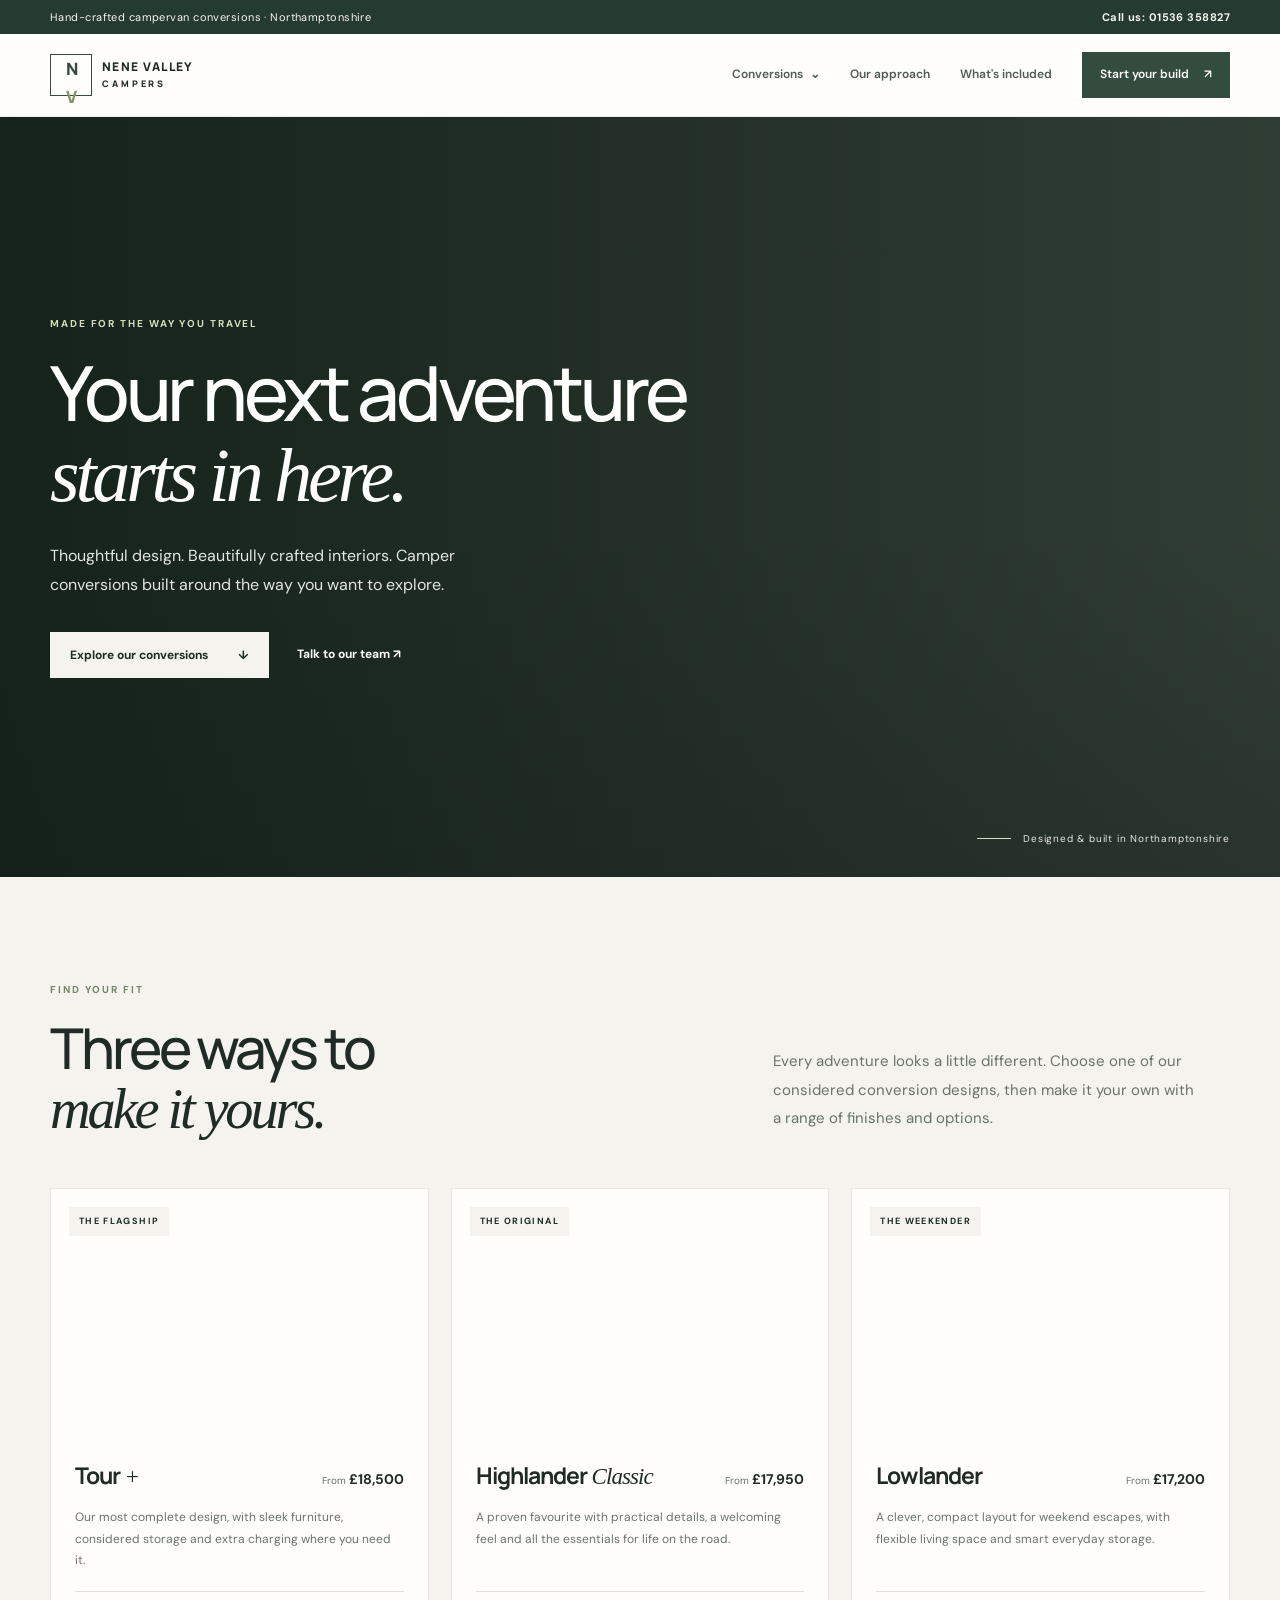
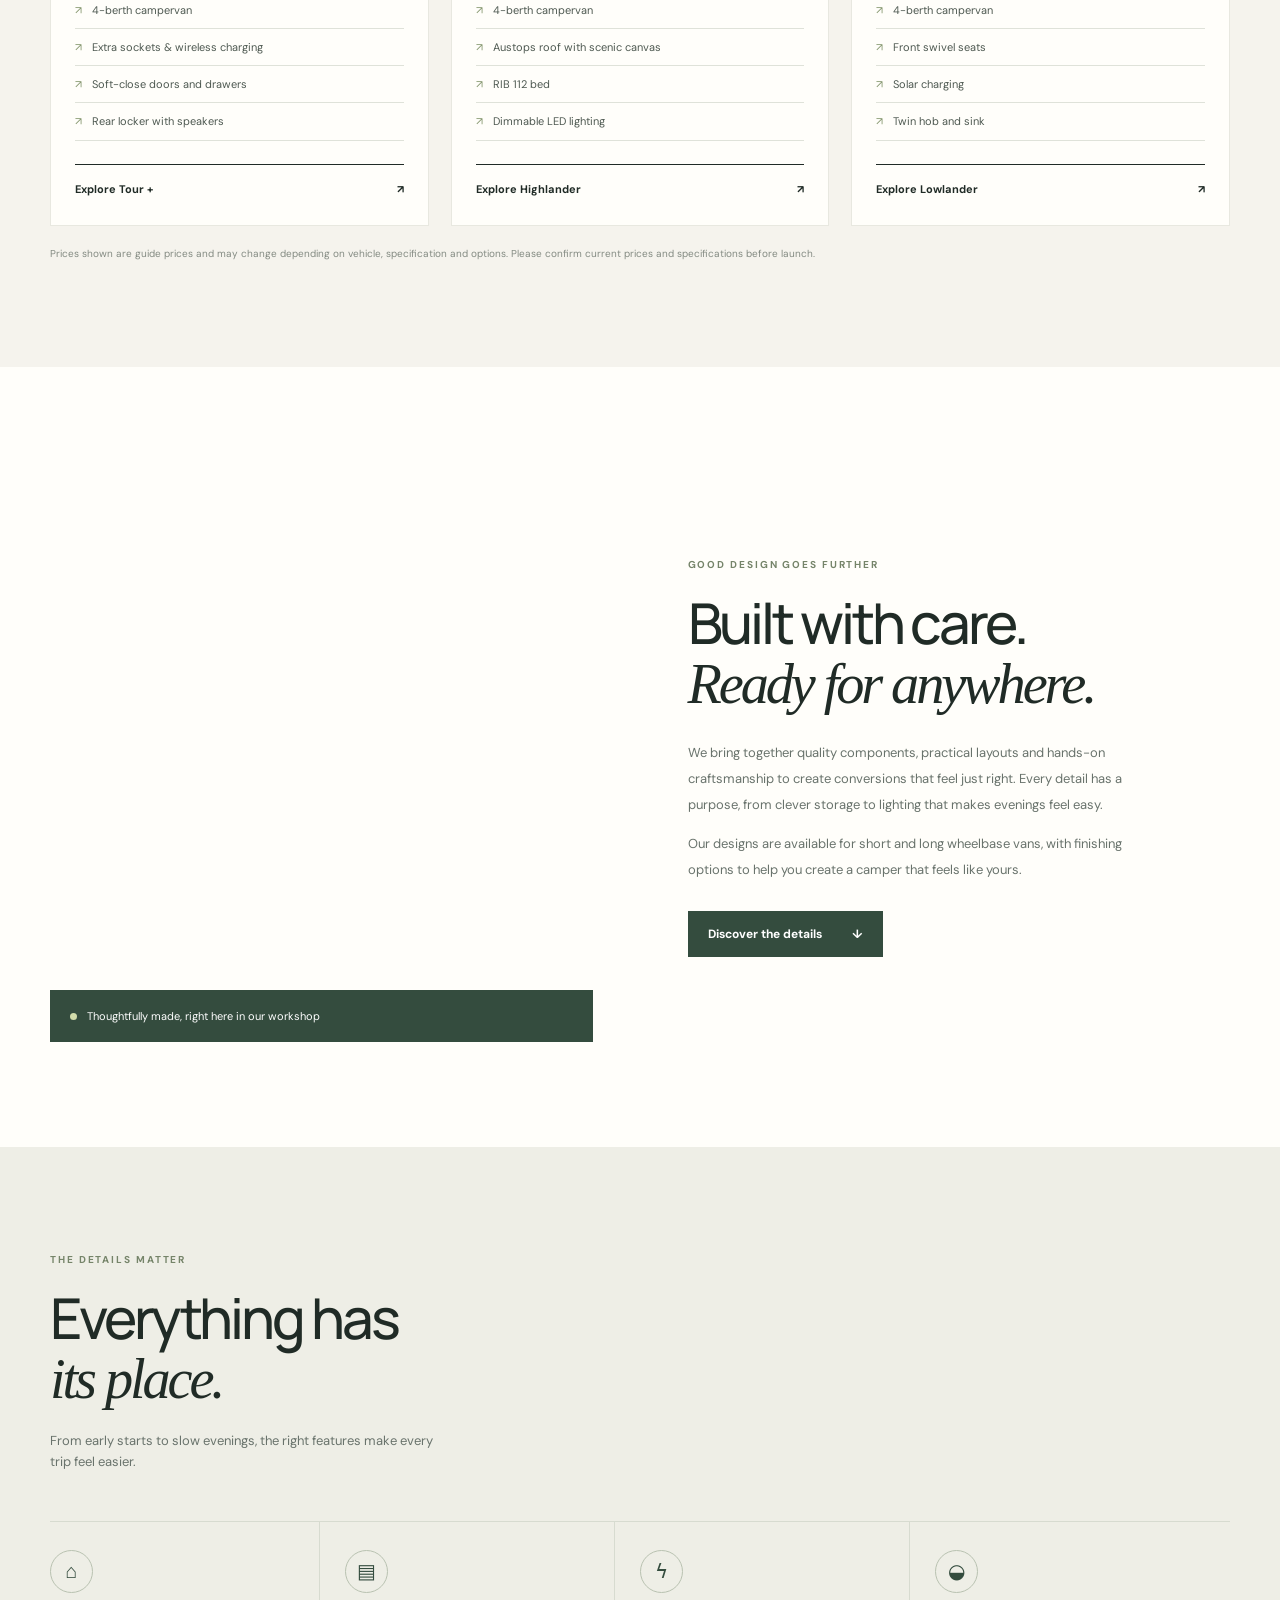
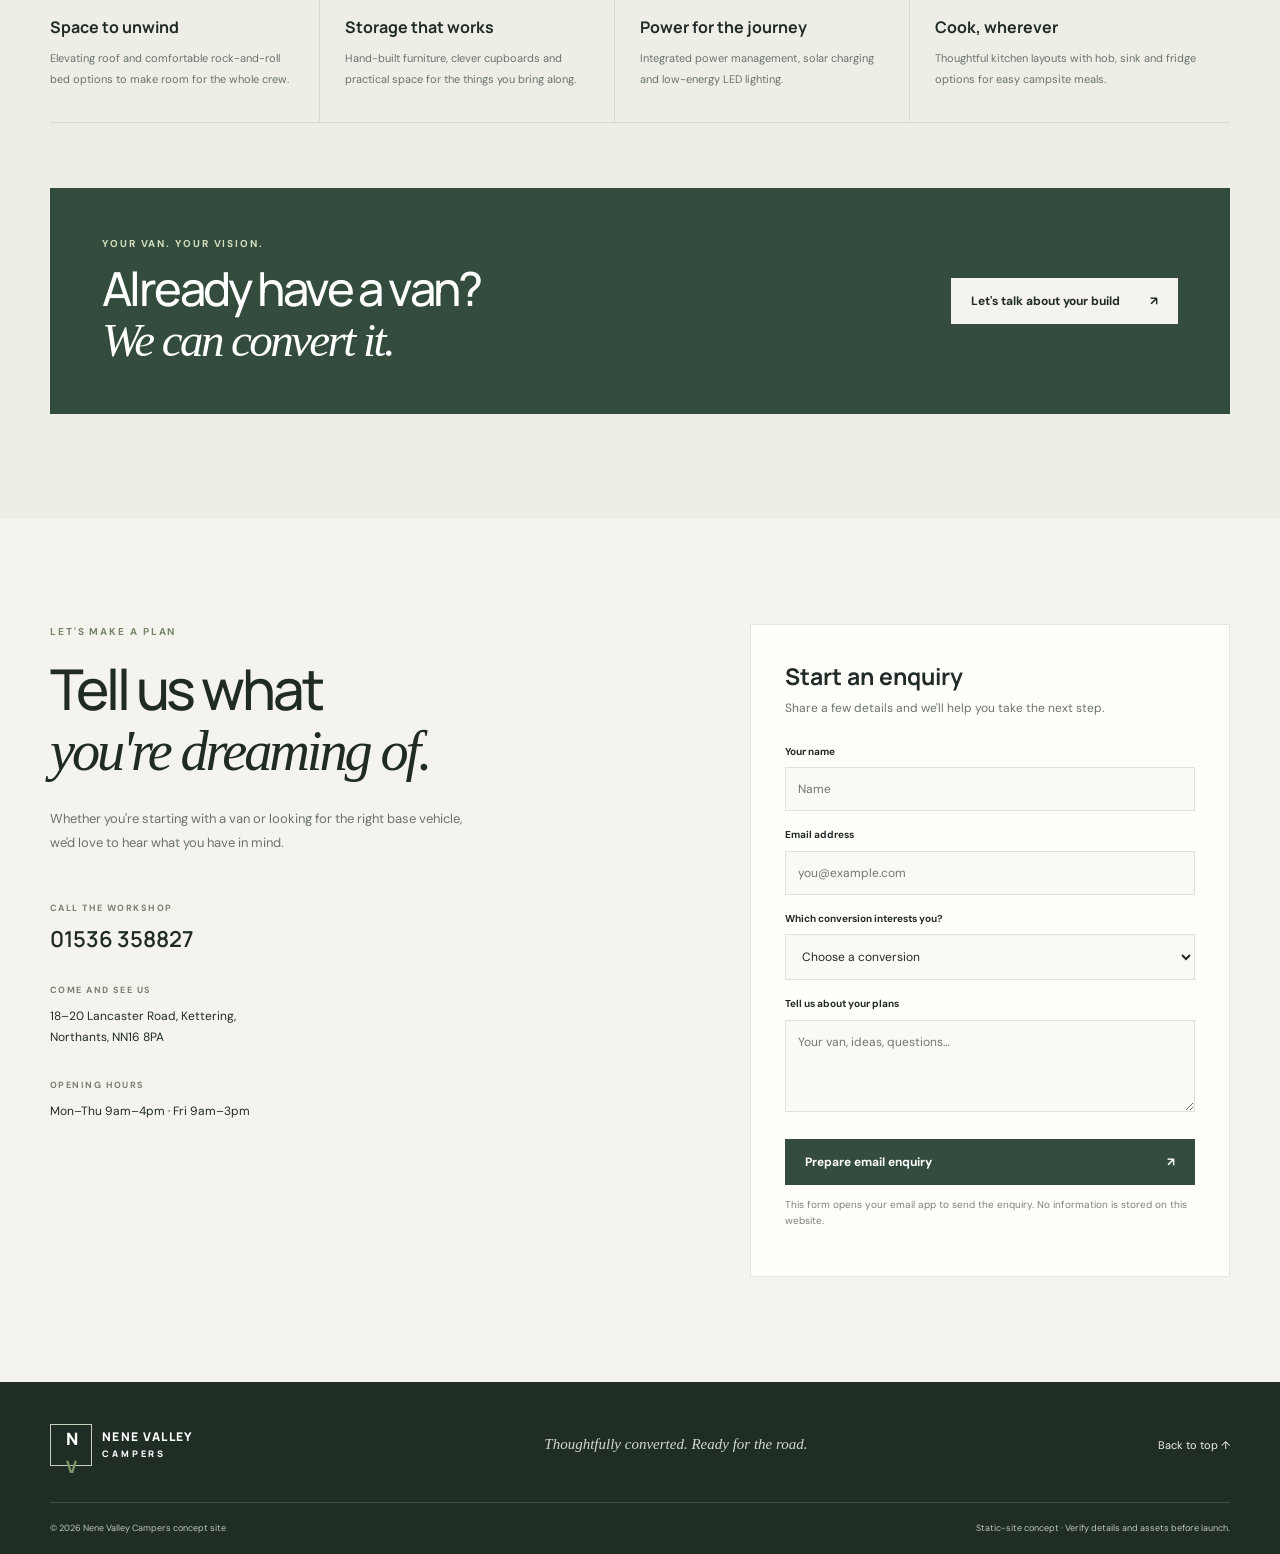
==== index.html @ d2ffd008 "initial test pages" ====
<!doctype html>
<html lang="en-GB">

<head>
  <meta charset="utf-8">
  <meta name="viewport" content="width=device-width, initial-scale=1">
  <meta name="description"
    content="Explore thoughtfully designed campervan conversions, hand-crafted for weekends away and longer adventures.">
  <title>Camper Conversions | Nene Valley Campers</title>
  <link rel="preconnect" href="https://fonts.googleapis.com">
  <link rel="preconnect" href="https://fonts.gstatic.com" crossorigin>
  <link
    href="https://fonts.googleapis.com/css2?family=DM+Sans:wght@400;500;600;700&family=Manrope:wght@400;500;600;700;800&display=swap"
    rel="stylesheet">
  <link rel="stylesheet" href="assets/styles.css">
</head>

<body>
  <div class="topbar">
    <div class="container topbar-inner"><span>Hand-crafted campervan conversions · Northamptonshire</span><a
        href="tel:+441536358827">Call us: 01536 358827</a></div>
  </div>
  <header class="site-header">
    <div class="container nav-wrap"><a class="brand" href="index.html" aria-label="Nene Valley Campers home"><span
          class="brand-mark">N<span>V</span></span><span class="brand-name">NENE VALLEY
          <small>CAMPERS</small></span></a><button class="menu-toggle" aria-label="Open navigation"
        aria-expanded="false">☰</button>
      <nav class="nav-links" aria-label="Main navigation">
        <div class="dropdown"><a href="index.html#conversions" class="dropdown-toggle active">Conversions <span
              aria-hidden="true">⌄</span></a>
          <div class="dropdown-menu"><a href="/conversions/tour.html">Tour +</a><a href="/conversions/highlander-classic.html">Highlander
              Classic</a><a href="/conversions/lowlander.html">Lowlander</a></div>
        </div><a href="index.html#craft">Our approach</a><a href="index.html#specification">What's included</a><a
          href="index.html#contact" class="nav-cta">Start your build <span>↗</span></a>
      </nav>
    </div>
  </header>
  <main id="home">
    <section class="hero">
      <div class="hero-image"></div>
      <div class="hero-shade"></div>
      <div class="container hero-content">
        <p class="eyebrow light">MADE FOR THE WAY YOU TRAVEL</p>
        <h1>Your next adventure<br><em>starts in here.</em></h1>
        <p class="hero-copy">Thoughtful design. Beautifully crafted interiors. Camper conversions built around the way
          you want to explore.</p>
        <div class="hero-actions"><a class="button button-light" href="#conversions">Explore our conversions
            <span>↓</span></a><a class="text-link light-link" href="#contact">Talk to our team <span>↗</span></a></div>
      </div>
      <div class="hero-note"><span class="note-line"></span><span>Designed & built in Northamptonshire</span></div>
    </section>
    <section class="intro section-pad" id="conversions">
      <div class="container">
        <div class="section-heading">
          <div>
            <p class="eyebrow">FIND YOUR FIT</p>
            <h2>Three ways to<br><em>make it yours.</em></h2>
          </div>
          <p class="intro-text">Every adventure looks a little different. Choose one of our considered conversion
            designs, then make it your own with a range of finishes and options.</p>
        </div>
        <div class="cards">
          <article class="conversion-card featured"><a class="card-image tour-image" href="tour.html"
              aria-label="Explore Tour Plus"><span class="image-label">THE FLAGSHIP</span></a>
            <div class="card-body">
              <div class="card-top">
                <h3>Tour <span>+</span></h3>
                <p class="price">From <strong>£18,500</strong></p>
              </div>
              <p class="card-desc">Our most complete design, with sleek furniture, considered storage and extra charging
                where you need it.</p>
              <ul class="feature-list">
                <li>4-berth campervan</li>
                <li>Extra sockets & wireless charging</li>
                <li>Soft-close doors and drawers</li>
                <li>Rear locker with speakers</li>
              </ul><a class="card-link" href="tour.html">Explore Tour + <span>↗</span></a>
            </div>
          </article>
          <article class="conversion-card"><a class="card-image highlander-image" href="highlander-classic.html"
              aria-label="Explore Highlander Classic"><span class="image-label">THE ORIGINAL</span></a>
            <div class="card-body">
              <div class="card-top">
                <h3>Highlander <span>Classic</span></h3>
                <p class="price">From <strong>£17,950</strong></p>
              </div>
              <p class="card-desc">A proven favourite with practical details, a welcoming feel and all the essentials
                for life on the road.</p>
              <ul class="feature-list">
                <li>4-berth campervan</li>
                <li>Austops roof with scenic canvas</li>
                <li>RIB 112 bed</li>
                <li>Dimmable LED lighting</li>
              </ul><a class="card-link" href="highlander-classic.html">Explore Highlander <span>↗</span></a>
            </div>
          </article>
          <article class="conversion-card"><a class="card-image lowlander-image" href="lowlander.html"
              aria-label="Explore Lowlander"><span class="image-label">THE WEEKENDER</span></a>
            <div class="card-body">
              <div class="card-top">
                <h3>Lowlander</h3>
                <p class="price">From <strong>£17,200</strong></p>
              </div>
              <p class="card-desc">A clever, compact layout for weekend escapes, with flexible living space and smart
                everyday storage.</p>
              <ul class="feature-list">
                <li>4-berth campervan</li>
                <li>Front swivel seats</li>
                <li>Solar charging</li>
                <li>Twin hob and sink</li>
              </ul><a class="card-link" href="lowlander.html">Explore Lowlander <span>↗</span></a>
            </div>
          </article>
        </div>
        <p class="price-note">Prices shown are guide prices and may change depending on vehicle, specification and
          options. Please confirm current prices and specifications before launch.</p>
      </div>
    </section>
    <section class="craft section-pad" id="craft">
      <div class="container craft-grid">
        <div class="craft-photo">
          <div class="photo-caption"><span class="caption-dot"></span> Thoughtfully made, right here in our workshop
          </div>
        </div>
        <div class="craft-copy">
          <p class="eyebrow">GOOD DESIGN GOES FURTHER</p>
          <h2>Built with care.<br><em>Ready for anywhere.</em></h2>
          <p>We bring together quality components, practical layouts and hands-on craftsmanship to create conversions
            that feel just right. Every detail has a purpose, from clever storage to lighting that makes evenings feel
            easy.</p>
          <p>Our designs are available for short and long wheelbase vans, with finishing options to help you create a
            camper that feels like yours.</p><a class="button button-dark" href="#specification">Discover the details
            <span>↓</span></a>
        </div>
      </div>
    </section>
    <section class="spec-section section-pad" id="specification">
      <div class="container">
        <div class="spec-heading">
          <p class="eyebrow">THE DETAILS MATTER</p>
          <h2>Everything has<br><em>its place.</em></h2>
          <p>From early starts to slow evenings, the right features make every trip feel easier.</p>
        </div>
        <div class="spec-grid">
          <div class="spec-item"><span class="spec-icon">⌂</span>
            <h3>Space to unwind</h3>
            <p>Elevating roof and comfortable rock-and-roll bed options to make room for the whole crew.</p>
          </div>
          <div class="spec-item"><span class="spec-icon">▤</span>
            <h3>Storage that works</h3>
            <p>Hand-built furniture, clever cupboards and practical space for the things you bring along.</p>
          </div>
          <div class="spec-item"><span class="spec-icon">ϟ</span>
            <h3>Power for the journey</h3>
            <p>Integrated power management, solar charging and low-energy LED lighting.</p>
          </div>
          <div class="spec-item"><span class="spec-icon">◒</span>
            <h3>Cook, wherever</h3>
            <p>Thoughtful kitchen layouts with hob, sink and fridge options for easy campsite meals.</p>
          </div>
        </div>
        <div class="spec-banner">
          <div>
            <p class="eyebrow light">YOUR VAN. YOUR VISION.</p>
            <h2>Already have a van?<br><em>We can convert it.</em></h2>
          </div><a class="button button-light" href="#contact">Let's talk about your build <span>↗</span></a>
        </div>
      </div>
    </section>
    <section class="contact section-pad" id="contact">
      <div class="container contact-grid">
        <div>
          <p class="eyebrow">LET'S MAKE A PLAN</p>
          <h2>Tell us what<br><em>you're dreaming of.</em></h2>
          <p class="contact-intro">Whether you're starting with a van or looking for the right base vehicle, we'd love
            to hear what you have in mind.</p>
          <div class="contact-details">
            <div><span class="detail-label">CALL THE WORKSHOP</span><a href="tel:+441536358827">01536 358827</a></div>
            <div><span class="detail-label">COME AND SEE US</span>
              <p>18–20 Lancaster Road, Kettering,<br>Northants, NN16 8PA</p>
            </div>
            <div><span class="detail-label">OPENING HOURS</span>
              <p>Mon–Thu 9am–4pm · Fri 9am–3pm</p>
            </div>
          </div>
        </div>
        <form class="contact-form" id="enquiry-form">
          <h3>Start an enquiry</h3>
          <p class="form-sub">Share a few details and we'll help you take the next step.</p><label for="name">Your
            name</label><input id="name" name="name" autocomplete="name" placeholder="Name" required><label
            for="email">Email address</label><input id="email" name="email" type="email" autocomplete="email"
            placeholder="you@example.com" required><label for="model">Which conversion interests you?</label><select
            id="model" name="model">
            <option value="">Choose a conversion</option>
            <option>Tour +</option>
            <option>Highlander Classic</option>
            <option>Lowlander</option>
            <option>I'm not sure yet</option>
            <option>Custom conversion</option>
          </select><label for="message">Tell us about your plans</label><textarea id="message" name="message" rows="4"
            placeholder="Your van, ideas, questions…"></textarea><button class="button button-dark form-submit"
            type="submit">Prepare email enquiry <span>↗</span></button>
          <p class="form-note">This form opens your email app to send the enquiry. No information is stored on this
            website.</p>
          <p class="form-status" id="form-status" role="status"></p>
        </form>
      </div>
    </section>
  </main>
  <footer class="site-footer">
    <div class="container footer-top"><a class="brand footer-brand" href="index.html"><span
          class="brand-mark">N<span>V</span></span><span class="brand-name">NENE VALLEY
          <small>CAMPERS</small></span></a>
      <p>Thoughtfully converted. Ready for the road.</p><a href="#home" class="back-top">Back to top ↑</a>
    </div>
    <div class="container footer-bottom"><span>© <span id="year"></span> Nene Valley Campers concept
        site</span><span>Static-site concept · Verify details and assets before launch.</span></div>
  </footer>
  <script src="/assets/script.js"></script>
</body>

</html>
---- assets/styles.css ----
:root{--ink:#202b26;--muted:#69736c;--cream:#f5f3ed;--paper:#fffefa;--green:#344c3e;--green2:#253a30;--lime:#d2ddad;--line:#dfe2d9;--serif:Georgia,"Times New Roman",serif;--sans:"DM Sans",sans-serif;--display:"Manrope",sans-serif}*{box-sizing:border-box}html{scroll-behavior:smooth;scroll-padding-top:95px}body{margin:0;color:var(--ink);font-family:var(--sans);font-size:15px;line-height:1.65;background:var(--paper)}a{color:inherit;text-decoration:none}.container{width:min(1180px,calc(100% - 48px));margin-inline:auto}.topbar{background:var(--green2);color:#f7f6ef;font-size:11px;letter-spacing:.04em}.topbar-inner{min-height:34px;display:flex;justify-content:space-between;align-items:center;gap:18px}.topbar a{font-weight:700}.site-header{position:sticky;top:0;z-index:20;background:rgba(255,254,250,.97);backdrop-filter:blur(12px);border-bottom:1px solid rgba(32,43,38,.08)}.nav-wrap{min-height:82px;display:flex;align-items:center;justify-content:space-between}.brand{display:flex;align-items:center;gap:10px;flex-shrink:0}.brand-mark{width:42px;height:42px;display:grid;place-items:center;border:1px solid var(--green);color:var(--green);font-family:var(--display);font-size:17px;font-weight:800;letter-spacing:-.1em}.brand-mark span{color:#81946a}.brand-name{font:800 12px/1.2 var(--display);letter-spacing:.12em}.brand-name small{display:block;font-size:9px;letter-spacing:.32em;margin-top:4px}.nav-links{display:flex;align-items:center;gap:30px;font-size:12px;font-weight:600}.nav-links>a:not(.nav-cta),.dropdown-toggle{color:#4e5a52}.dropdown{position:relative;height:82px;display:flex;align-items:center}.dropdown-toggle{display:flex;align-items:center;gap:7px}.dropdown-menu{display:none;position:absolute;top:calc(100% - 10px);left:-18px;min-width:205px;padding:8px;background:var(--paper);border:1px solid var(--line);box-shadow:0 14px 35px #202b2618}.dropdown:hover .dropdown-menu,.dropdown:focus-within .dropdown-menu,.dropdown.open .dropdown-menu{display:block}.dropdown-menu a{display:block;padding:11px 12px}.dropdown-menu a:hover,.dropdown-menu a:focus{background:var(--cream)}.nav-cta{padding:13px 18px;background:var(--green);color:white}.nav-cta span,.button span,.card-link span{margin-left:12px}.menu-toggle{display:none;border:0;background:none;font-size:24px;color:var(--ink)}.hero{min-height:630px;height:min(760px,78vw);position:relative;display:flex;align-items:center;overflow:hidden;background:#354238;color:white}.hero-image{position:absolute;inset:0;background-image:url("https://images.unsplash.com/photo-1533591380348-1419a7719f5f?auto=format&fit=crop&w=2200&q=85");background-position:center 55%;background-size:cover;transform:scale(1.02)}.hero-shade{position:absolute;inset:0;background:linear-gradient(90deg,rgba(15,29,22,.83),rgba(18,30,23,.55) 48%,rgba(17,27,21,.12)),linear-gradient(0deg,rgba(14,24,19,.24),transparent 45%)}.hero-content{position:relative;z-index:1;padding-block:85px}.eyebrow{font-size:10px;letter-spacing:.19em;font-weight:700;color:#758469;margin:0 0 19px}.eyebrow.light{color:#d5dfbd}.hero h1,.section-heading h2,.craft-copy h2,.spec-heading h2,.spec-banner h2,.contact h2,.detail-hero h1{font:500 clamp(43px,6vw,76px)/1.06 var(--display);letter-spacing:-.055em;margin:0}.hero h1 em,.section-heading h2 em,.craft-copy h2 em,.spec-heading h2 em,.spec-banner h2 em,.contact h2 em,.detail-hero h1 em{font-family:var(--serif);font-weight:400;letter-spacing:-.055em}.hero-copy{max-width:475px;color:#e2e6df;font-size:16px;line-height:1.8;margin:26px 0 32px}.hero-actions{display:flex;align-items:center;gap:28px}.button{display:inline-flex;align-items:center;justify-content:space-between;gap:18px;padding:15px 20px;font:700 12px var(--sans);border:0;cursor:pointer;transition:transform .2s,background .2s}.button:hover{transform:translateY(-2px)}.button-light{background:#f5f3ed;color:var(--ink)}.button-dark{background:var(--green);color:white}.text-link{font-size:12px;font-weight:700}.light-link{color:#fff}.hero-note{position:absolute;bottom:30px;right:max(24px,calc((100% - 1180px)/2));display:flex;align-items:center;gap:12px;font-size:10px;letter-spacing:.08em;color:#e6e9e2}.note-line{width:34px;height:1px;background:#d4ddc5}.section-pad{padding:105px 0}.intro{background:var(--cream)}.section-heading{display:grid;grid-template-columns:1fr .7fr;align-items:end;gap:70px;margin-bottom:48px}.section-heading h2,.craft-copy h2,.spec-heading h2,.contact h2{font-size:clamp(38px,4.4vw,58px)}.intro-text{max-width:430px;margin:0 0 7px;color:var(--muted);line-height:1.9}.cards{display:grid;grid-template-columns:repeat(3,minmax(0,1fr));gap:22px;align-items:stretch}.conversion-card{background:var(--paper);border:1px solid #e8e8e0;min-width:0}.card-image{height:245px;position:relative;display:block;background-size:cover;background-position:center}.tour-image{background-image:url("https://images.unsplash.com/photo-1500530855697-b586d89ba3ee?auto=format&fit=crop&w=900&q=80")}.highlander-image{background-image:url("https://images.unsplash.com/photo-1464822759023-fed622ff2c3b?auto=format&fit=crop&w=900&q=80")}.lowlander-image{background-image:url("https://images.unsplash.com/photo-1473448912268-2022ce9509d8?auto=format&fit=crop&w=900&q=80")}.image-label{position:absolute;left:18px;top:18px;padding:7px 10px;background:rgba(245,243,237,.94);font-size:9px;font-weight:700;letter-spacing:.15em}.card-body{padding:25px 24px 27px}.card-top{display:flex;align-items:baseline;justify-content:space-between;gap:12px;flex-wrap:wrap}.card-top h3{font:700 23px var(--display);letter-spacing:-.04em;margin:0}.card-top h3 span{font-family:var(--serif);font-style:italic;font-weight:400}.price{font-size:10px;color:var(--muted);margin:0}.price strong{font-size:14px;color:var(--ink)}.card-desc{color:var(--muted);font-size:12px;line-height:1.8;min-height:66px;margin:16px 0 18px}.feature-list{list-style:none;padding:0;margin:0 0 23px;border-top:1px solid var(--line)}.feature-list li{font-size:11px;padding:9px 0;border-bottom:1px solid var(--line);color:#4e5951}.feature-list li:before{content:"↗";color:#84966d;margin-right:10px}.card-link{display:flex;justify-content:space-between;border-top:1px solid var(--ink);padding-top:15px;font-size:11px;font-weight:700}.price-note{font-size:10px;color:#838a82;margin:20px 0 0}.craft{background:var(--paper)}.craft-grid{display:grid;grid-template-columns:1fr 1fr;gap:95px;align-items:center}.craft-photo{min-height:570px;position:relative;background:url("https://images.unsplash.com/photo-1533105079780-92b9be482077?auto=format&fit=crop&w=1100&q=85") center/cover}.photo-caption{position:absolute;bottom:0;left:0;right:0;background:var(--green);color:white;padding:17px 20px;font-size:11px;display:flex;align-items:center;gap:10px}.caption-dot{width:7px;height:7px;border-radius:50%;background:#d1dcaa}.craft-copy h2{margin-bottom:25px}.craft-copy>p:not(.eyebrow){font-size:13px;line-height:2;color:var(--muted);max-width:480px}.craft-copy .button{margin-top:15px}.spec-section{background:#eeeee6}.spec-heading{max-width:570px;margin-bottom:48px}.spec-heading>p:last-child{color:var(--muted);max-width:390px;font-size:13px;margin-top:20px}.spec-grid{display:grid;grid-template-columns:repeat(4,1fr);border-top:1px solid #d7dbd0;border-bottom:1px solid #d7dbd0;margin-bottom:65px}.spec-item{padding:28px 25px 32px 0;border-right:1px solid #d7dbd0;margin-right:25px}.spec-item:last-child{border:0;margin:0}.spec-icon{width:43px;height:43px;border:1px solid #b9c2b1;border-radius:50%;display:grid;place-items:center;color:var(--green);font-size:20px;margin-bottom:23px}.spec-item h3{font:700 16px var(--display);margin:0 0 10px}.spec-item p{font-size:11px;line-height:1.9;color:var(--muted);margin:0}.spec-banner{background:var(--green);color:white;padding:48px 52px;display:flex;align-items:center;justify-content:space-between;gap:30px}.spec-banner h2{font-size:clamp(32px,4vw,47px)}.spec-banner .eyebrow{margin-bottom:12px}.contact{background:var(--cream)}.contact-grid{display:grid;grid-template-columns:1fr .8fr;gap:100px}.contact-intro{max-width:420px;color:var(--muted);line-height:1.9;font-size:13px;margin:25px 0 38px}.contact-details{display:grid;gap:22px}.detail-label{font-size:9px;font-weight:700;letter-spacing:.16em;color:#77816f}.contact-details a{display:block;font:600 22px var(--display);margin-top:5px}.contact-details p{font-size:12px;line-height:1.8;margin:5px 0 0}.contact-form{background:var(--paper);padding:35px 34px;border:1px solid #e4e5dc}.contact-form h3{font:700 23px var(--display);margin:0}.form-sub{font-size:12px;color:var(--muted);margin:7px 0 25px}.contact-form label{display:block;font-size:10px;font-weight:700;margin:16px 0 7px}.contact-form input,.contact-form select,.contact-form textarea{width:100%;font:12px var(--sans);color:var(--ink);padding:13px 12px;background:#faf9f4;border:1px solid #dfe2d9;border-radius:0;outline:none}.contact-form input:focus,.contact-form select:focus,.contact-form textarea:focus{border-color:var(--green)}.contact-form textarea{resize:vertical}.form-submit{width:100%;margin-top:20px}.form-note,.form-status{font-size:10px;line-height:1.6;color:#7b8379;margin:12px 0 0}.form-status{color:var(--green);font-weight:700}.site-footer{background:#202d25;color:#f2f1e9;padding:35px 0 0}.footer-top{display:flex;align-items:center;justify-content:space-between;gap:25px;padding-bottom:30px}.footer-brand .brand-mark{border-color:#c7d0bc;color:white}.footer-brand .brand-name{color:white}.footer-top>p{font-family:var(--serif);font-style:italic;color:#d2d9cd}.back-top{font-size:11px}.footer-bottom{border-top:1px solid #ffffff29;padding:18px 0;display:flex;justify-content:space-between;gap:20px;font-size:9px;color:#bdc6ba}
/* Individual conversion pages */.detail-hero{position:relative;min-height:510px;display:flex;align-items:end;color:white;background:#28392f;overflow:hidden}.detail-hero .detail-bg{position:absolute;inset:0;background-size:cover;background-position:center}.detail-hero:after{content:"";position:absolute;inset:0;background:linear-gradient(90deg,#14251ed9,#14251e50 75%),linear-gradient(0deg,#14251e80,transparent 70%)}.detail-hero .container{position:relative;z-index:1;padding-top:100px;padding-bottom:65px}.detail-hero h1{font-size:clamp(48px,7vw,82px)}.detail-hero .hero-copy{max-width:580px}.detail-hero .price{color:#f0f2ec;font-size:12px;margin-top:22px}.detail-hero .price strong{color:white;font-size:22px}.breadcrumbs{font-size:11px;color:#dce2d8;margin-bottom:22px}.breadcrumbs a{text-decoration:underline;text-underline-offset:3px}.detail-intro-grid{display:grid;grid-template-columns:1fr .8fr;gap:80px;align-items:start}.detail-intro-grid h2{font:500 clamp(34px,4vw,52px)/1.1 var(--display);letter-spacing:-.05em;margin:0}.detail-intro-grid h2 em{font-family:var(--serif);font-weight:400}.detail-intro-grid p{color:var(--muted);font-size:13px;line-height:2;margin-top:0}.detail-features{background:var(--cream)}.detail-feature-grid{display:grid;grid-template-columns:repeat(2,1fr);gap:0 45px}.detail-feature{padding:23px 0;border-top:1px solid #d7dbd0}.detail-feature h3{font:700 17px var(--display);margin:0 0 7px}.detail-feature p{font-size:12px;color:var(--muted);margin:0;line-height:1.8}.detail-cta{display:flex;align-items:center;justify-content:space-between;gap:28px;background:var(--green);color:white;padding:38px 42px}.detail-cta h2{font:500 clamp(27px,3vw,39px)/1.15 var(--display);margin:0}.detail-cta h2 em{font-family:var(--serif);font-weight:400}.detail-cta p{font-size:12px;color:#e1e7dd;max-width:430px}.detail-contact{background:var(--cream)}
@media(max-width:900px){.nav-links{gap:17px}.section-pad{padding:80px 0}.cards{gap:14px}.card-image{height:190px}.card-body{padding:20px 17px}.card-top h3{font-size:20px}.craft-grid{gap:45px}.craft-photo{min-height:500px}.contact-grid{gap:45px}.spec-banner{padding:38px 32px}.detail-intro-grid{gap:40px}}
@media(max-width:700px){.container{width:min(100% - 36px,560px)}.topbar-inner{justify-content:center;min-height:34px}.topbar-inner>span{display:none}.nav-wrap{min-height:70px}.menu-toggle{display:block}.nav-links{display:none;position:absolute;top:70px;left:0;right:0;background:var(--paper);padding:12px 24px 24px;border-bottom:1px solid var(--line);flex-direction:column;align-items:stretch;gap:0}.nav-links.open{display:flex}.nav-links>a{padding:13px 0}.dropdown{height:auto;display:block}.dropdown-toggle{padding:13px 0}.dropdown-menu{position:static;box-shadow:none;border:0;border-left:2px solid var(--line);margin:0 0 8px 8px;padding:0 0 0 10px}.dropdown-menu a{padding:10px}.nav-cta{text-align:center;margin-top:8px}.hero{height:690px;min-height:600px;max-height:780px}.hero-image{background-position:58% center}.hero-shade{background:linear-gradient(90deg,#0f1d15d1,#121e1770),linear-gradient(0deg,#0e181947,transparent)}.hero-content{padding-block:50px}.hero h1{font-size:clamp(46px,12vw,66px)}.hero-copy{font-size:14px;max-width:370px}.hero-actions{align-items:flex-start;flex-direction:column;gap:18px}.hero-note{left:18px;right:auto;bottom:22px;font-size:9px}.section-pad{padding:68px 0}.section-heading{grid-template-columns:1fr;gap:18px;margin-bottom:30px}.section-heading h2,.craft-copy h2,.spec-heading h2,.contact h2{font-size:43px}.intro-text{font-size:13px}.cards{grid-template-columns:1fr;gap:20px}.card-image{height:250px}.card-body{padding:24px}.card-desc{min-height:0}.craft-grid{grid-template-columns:1fr;gap:35px}.craft-photo{min-height:390px}.craft-copy>p:not(.eyebrow){font-size:12px}.spec-grid{grid-template-columns:1fr 1fr;margin-bottom:38px}.spec-item{padding:23px 18px 25px 0;margin-right:18px;border-bottom:1px solid #d7dbd0}.spec-item:nth-child(2){border-right:0;margin-right:0}.spec-item:nth-child(3),.spec-item:nth-child(4){border-bottom:0}.spec-item:nth-child(3),.spec-item:nth-child(4){padding-top:25px}.spec-banner{padding:30px 24px;align-items:flex-start;flex-direction:column}.spec-banner h2{font-size:38px}.contact-grid{grid-template-columns:1fr;gap:38px}.contact-form{padding:28px 22px}.footer-top{align-items:flex-start;flex-wrap:wrap}.footer-top>p{order:3;width:100%;margin:0}.footer-bottom{flex-direction:column;gap:7px}.brand-name{font-size:11px}.detail-hero{min-height:520px}.detail-hero .container{padding-top:75px;padding-bottom:48px}.detail-intro-grid{grid-template-columns:1fr;gap:20px}.detail-feature-grid{grid-template-columns:1fr}.detail-cta{align-items:flex-start;flex-direction:column;padding:30px 24px}}
@media(prefers-reduced-motion:reduce){html{scroll-behavior:auto}*,*:before,*:after{transition:none!important}}
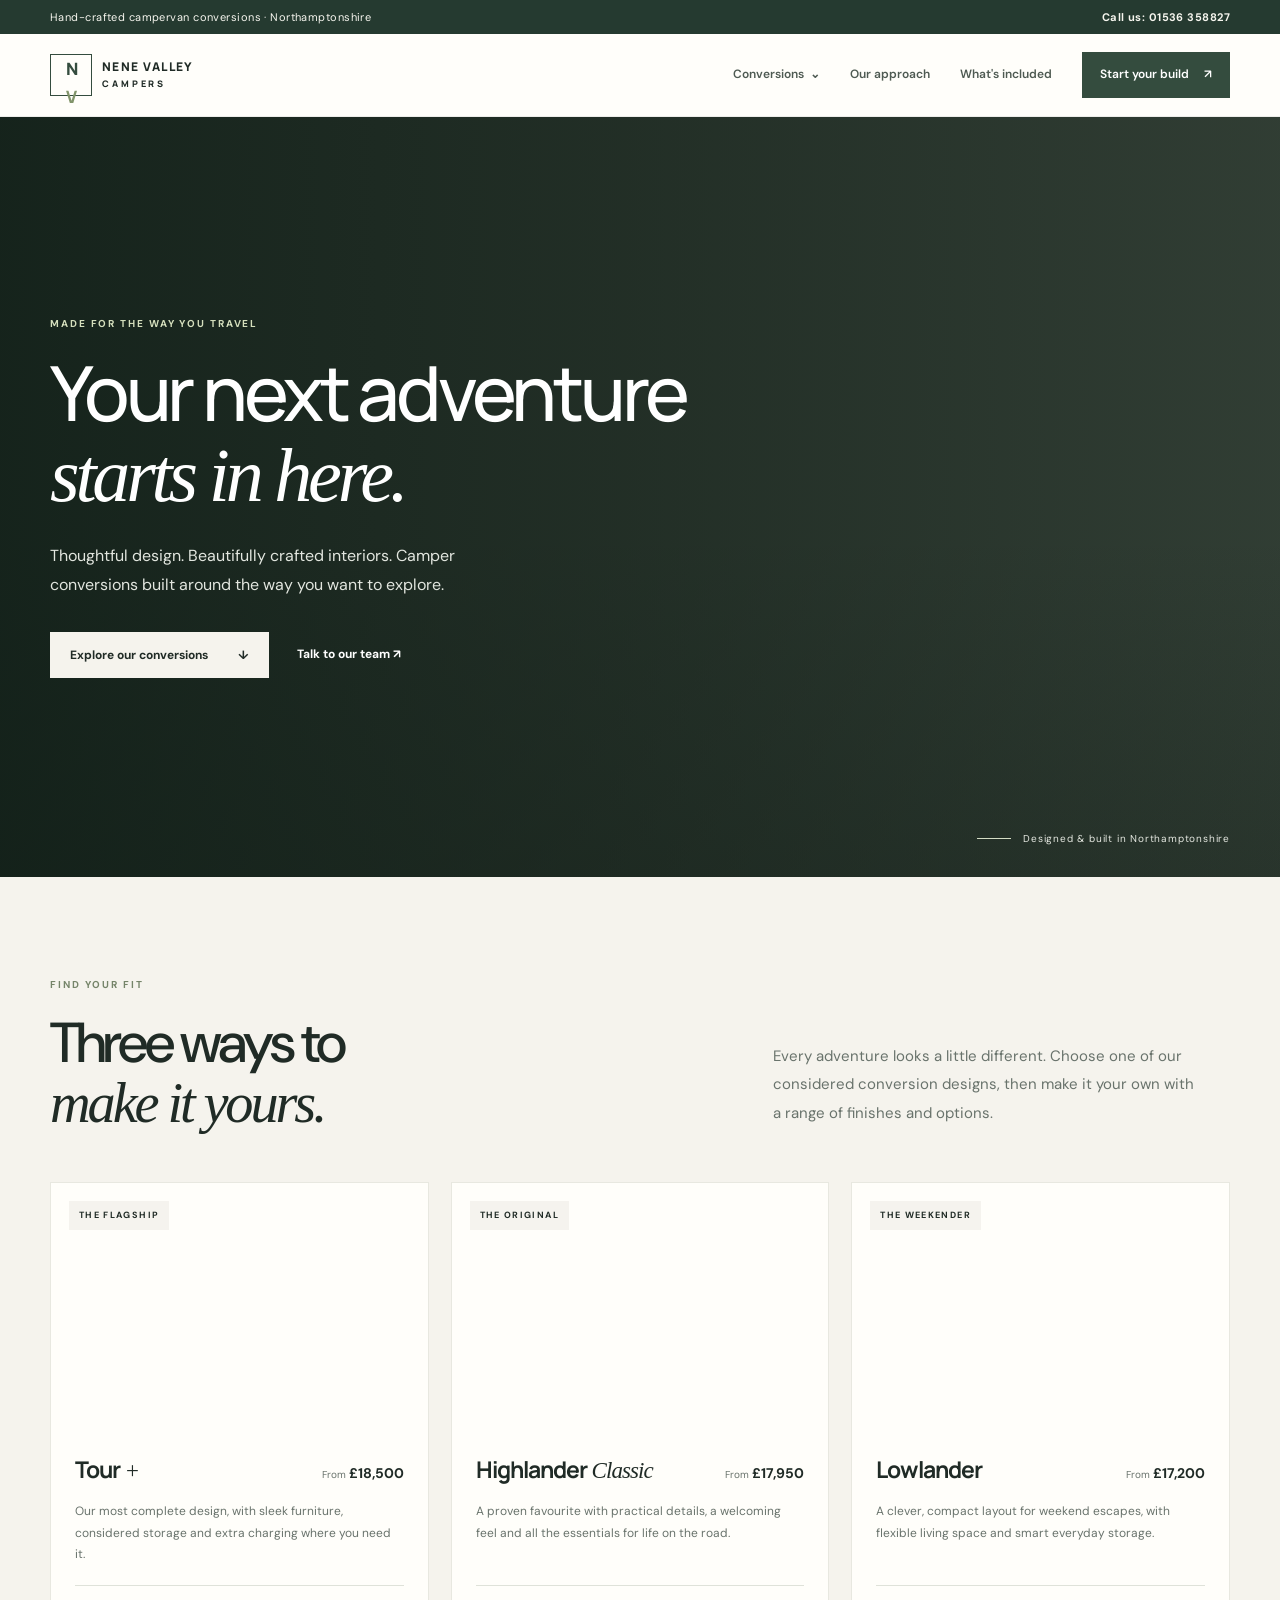
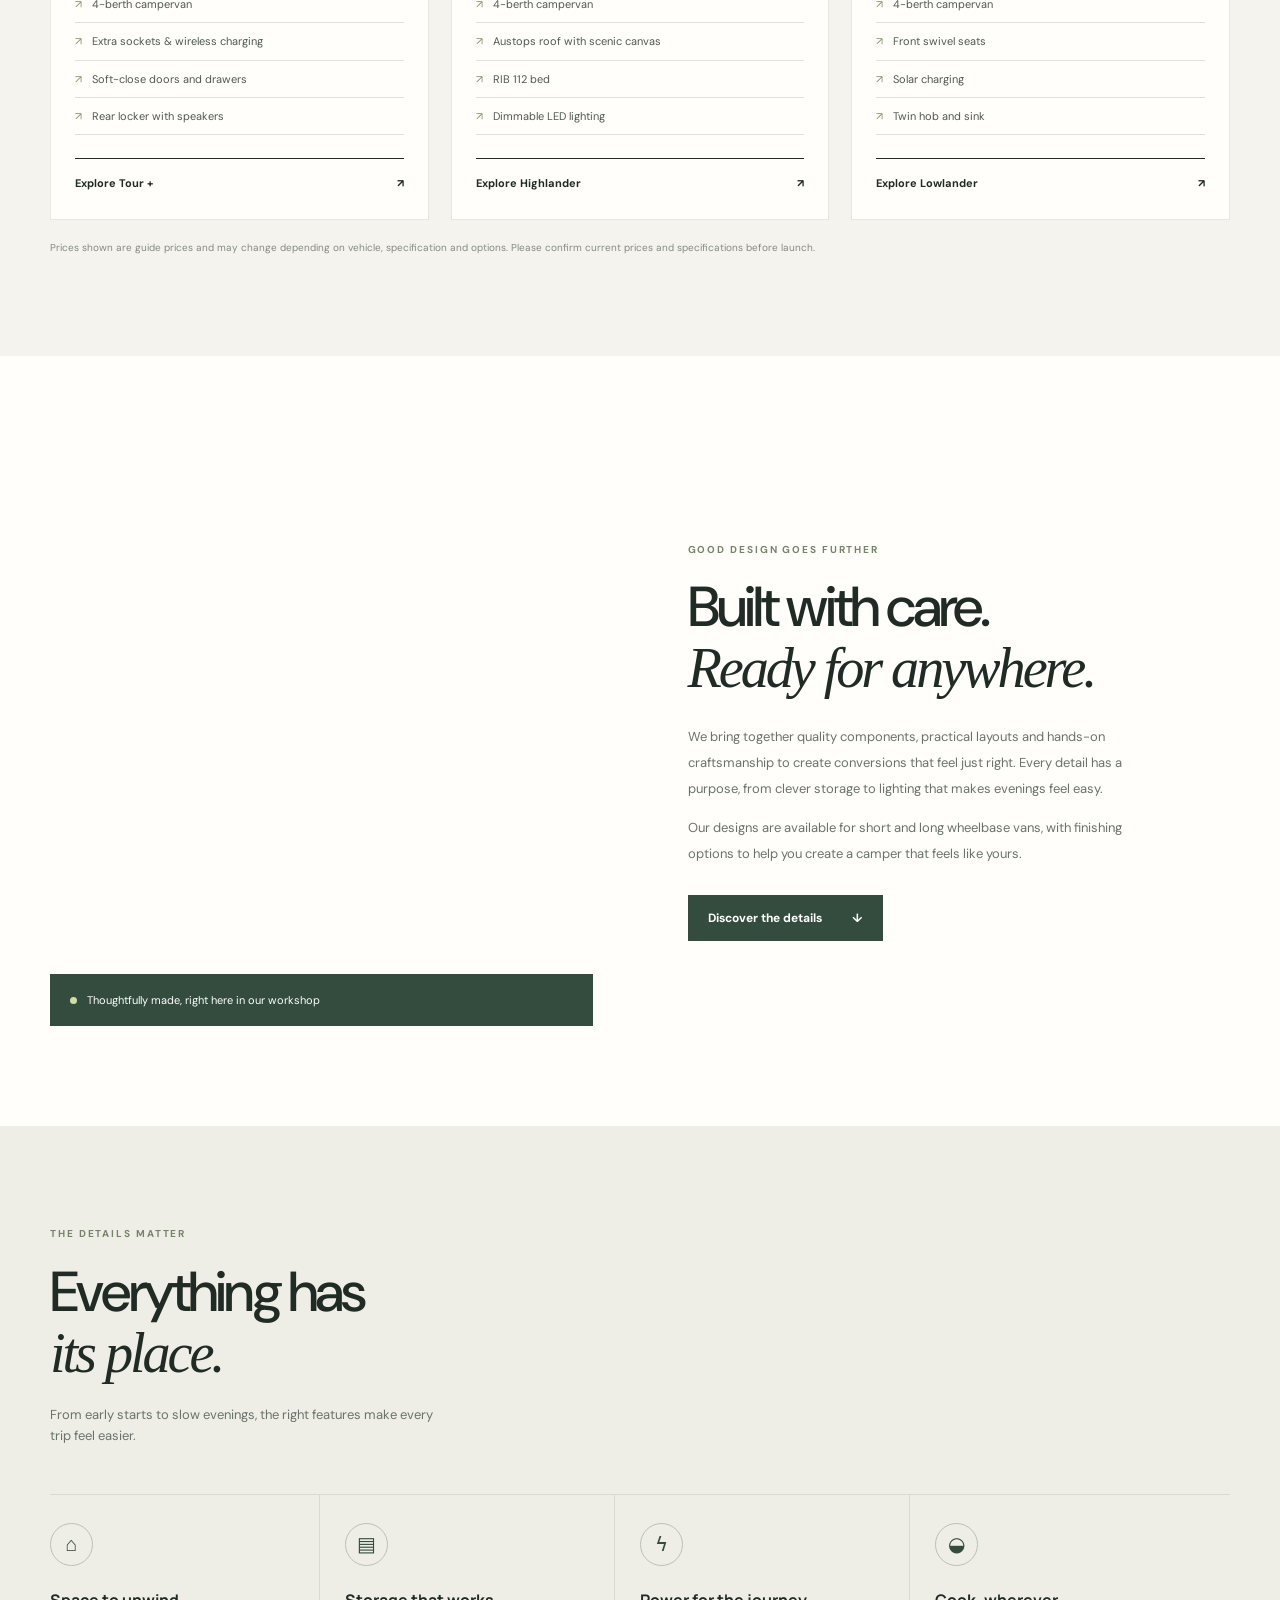
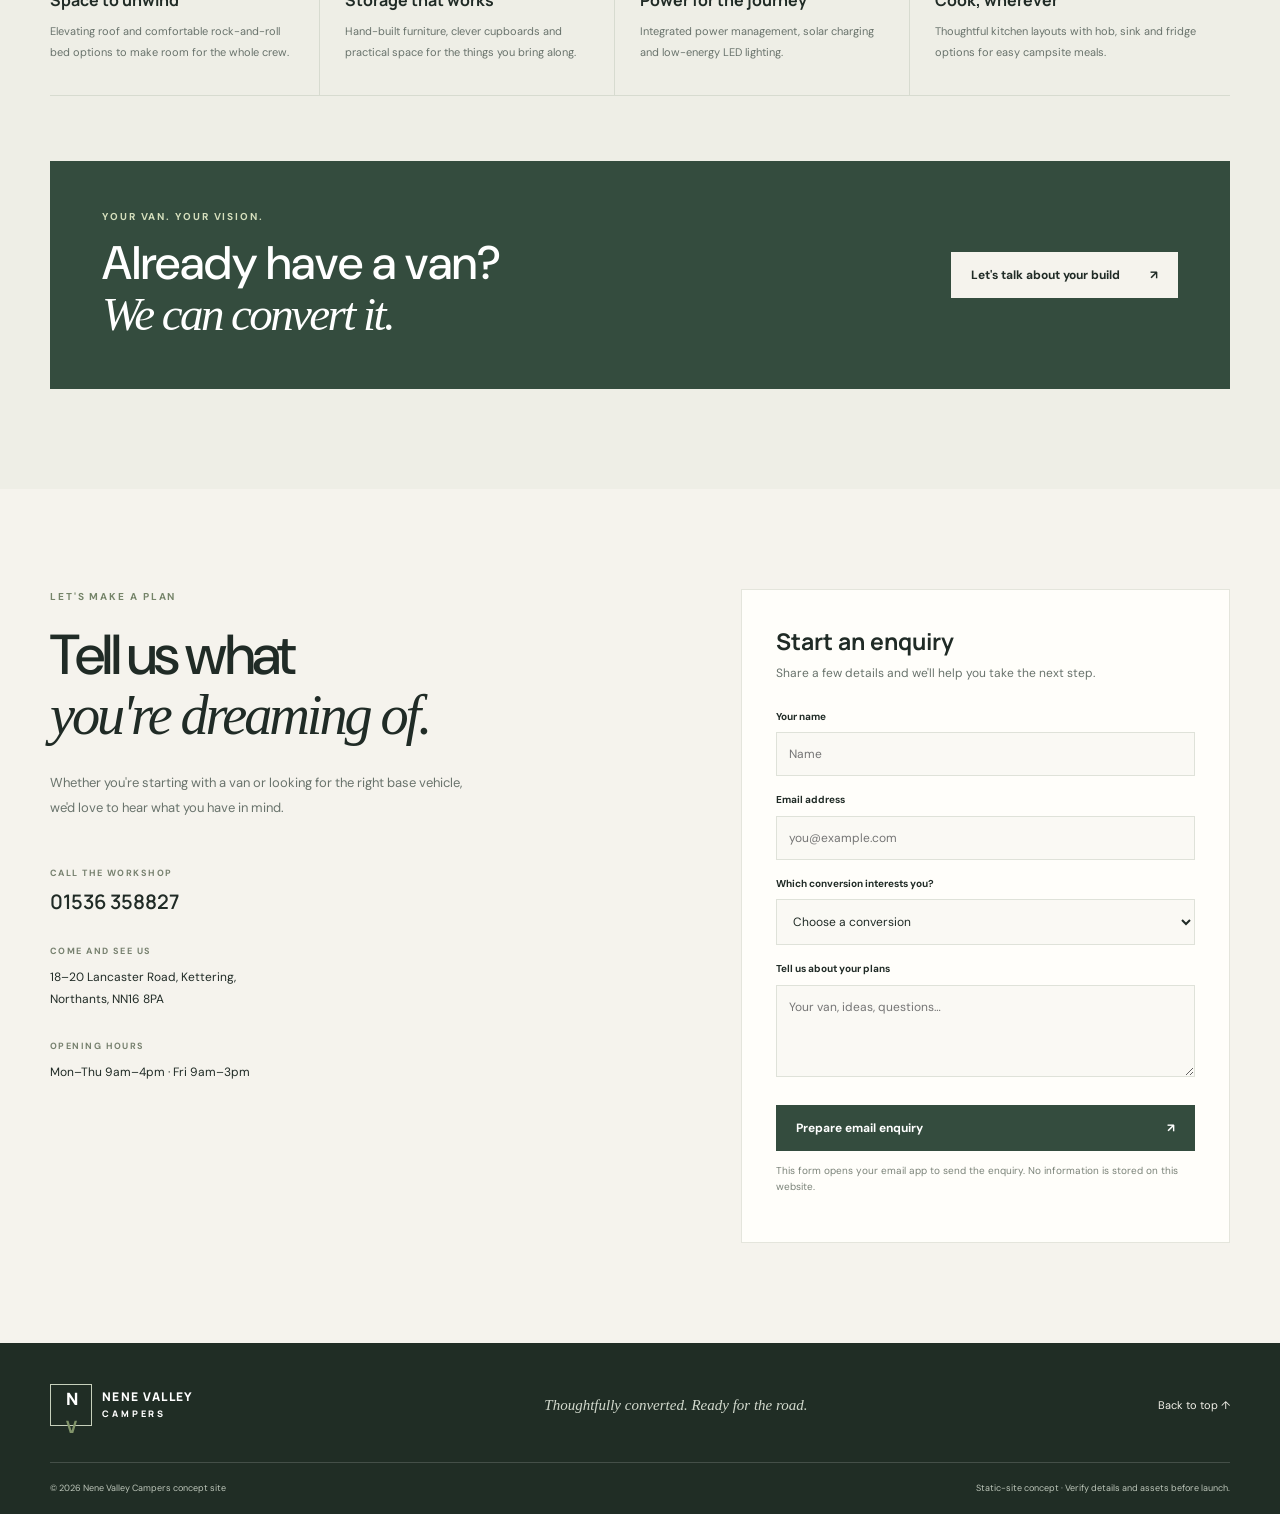
==== commit 826bdc29: "Adding contact page" ====
--- a/index.html
+++ b/index.html
@@ -12,7 +12,7 @@
   <link
     href="https://fonts.googleapis.com/css2?family=DM+Sans:wght@400;500;600;700&family=Manrope:wght@400;500;600;700;800&display=swap"
     rel="stylesheet">
-  <link rel="stylesheet" href="assets/styles.css">
+  <link rel="stylesheet" href="/assets/styles.css">
 </head>
 
 <body>
@@ -21,17 +21,17 @@
         href="tel:+441536358827">Call us: 01536 358827</a></div>
   </div>
   <header class="site-header">
-    <div class="container nav-wrap"><a class="brand" href="index.html" aria-label="Nene Valley Campers home"><span
+    <div class="container nav-wrap"><a class="brand" href="/index.html" aria-label="Nene Valley Campers home"><span
           class="brand-mark">N<span>V</span></span><span class="brand-name">NENE VALLEY
           <small>CAMPERS</small></span></a><button class="menu-toggle" aria-label="Open navigation"
         aria-expanded="false">☰</button>
       <nav class="nav-links" aria-label="Main navigation">
-        <div class="dropdown"><a href="index.html#conversions" class="dropdown-toggle active">Conversions <span
+        <div class="dropdown"><a href="/index.html#conversions" class="dropdown-toggle active">Conversions <span
               aria-hidden="true">⌄</span></a>
           <div class="dropdown-menu"><a href="/conversions/tour.html">Tour +</a><a href="/conversions/highlander-classic.html">Highlander
               Classic</a><a href="/conversions/lowlander.html">Lowlander</a></div>
-        </div><a href="index.html#craft">Our approach</a><a href="index.html#specification">What's included</a><a
-          href="index.html#contact" class="nav-cta">Start your build <span>↗</span></a>
+        </div><a href="/index.html#craft">Our approach</a><a href="/index.html#specification">What's included</a><a
+          href="/contact/index.html" class="nav-cta">Start your build <span>↗</span></a>
       </nav>
     </div>
   </header>
@@ -45,7 +45,8 @@
         <p class="hero-copy">Thoughtful design. Beautifully crafted interiors. Camper conversions built around the way
           you want to explore.</p>
         <div class="hero-actions"><a class="button button-light" href="#conversions">Explore our conversions
-            <span>↓</span></a><a class="text-link light-link" href="#contact">Talk to our team <span>↗</span></a></div>
+            <span>↓</span></a><a class="text-link light-link" href="/contact/index.html">Talk to our team
+            <span>↗</span></a></div>
       </div>
       <div class="hero-note"><span class="note-line"></span><span>Designed & built in Northamptonshire</span></div>
     </section>
@@ -60,7 +61,7 @@
             designs, then make it your own with a range of finishes and options.</p>
         </div>
         <div class="cards">
-          <article class="conversion-card featured"><a class="card-image tour-image" href="tour.html"
+          <article class="conversion-card featured"><a class="card-image tour-image" href="/conversions/tour.html"
               aria-label="Explore Tour Plus"><span class="image-label">THE FLAGSHIP</span></a>
             <div class="card-body">
               <div class="card-top">
@@ -74,10 +75,10 @@
                 <li>Extra sockets & wireless charging</li>
                 <li>Soft-close doors and drawers</li>
                 <li>Rear locker with speakers</li>
-              </ul><a class="card-link" href="tour.html">Explore Tour + <span>↗</span></a>
+              </ul><a class="card-link" href="/conversions/tour.html">Explore Tour + <span>↗</span></a>
             </div>
           </article>
-          <article class="conversion-card"><a class="card-image highlander-image" href="highlander-classic.html"
+          <article class="conversion-card"><a class="card-image highlander-image" href="/conversions/highlander-classic.html"
               aria-label="Explore Highlander Classic"><span class="image-label">THE ORIGINAL</span></a>
             <div class="card-body">
               <div class="card-top">
@@ -91,10 +92,10 @@
                 <li>Austops roof with scenic canvas</li>
                 <li>RIB 112 bed</li>
                 <li>Dimmable LED lighting</li>
-              </ul><a class="card-link" href="highlander-classic.html">Explore Highlander <span>↗</span></a>
+              </ul><a class="card-link" href="/conversions/highlander-classic.html">Explore Highlander <span>↗</span></a>
             </div>
           </article>
-          <article class="conversion-card"><a class="card-image lowlander-image" href="lowlander.html"
+          <article class="conversion-card"><a class="card-image lowlander-image" href="/conversions/lowlander.html"
               aria-label="Explore Lowlander"><span class="image-label">THE WEEKENDER</span></a>
             <div class="card-body">
               <div class="card-top">
@@ -108,7 +109,7 @@
                 <li>Front swivel seats</li>
                 <li>Solar charging</li>
                 <li>Twin hob and sink</li>
-              </ul><a class="card-link" href="lowlander.html">Explore Lowlander <span>↗</span></a>
+              </ul><a class="card-link" href="/conversions/lowlander.html">Explore Lowlander <span>↗</span></a>
             </div>
           </article>
         </div>
@@ -163,7 +164,7 @@
           <div>
             <p class="eyebrow light">YOUR VAN. YOUR VISION.</p>
             <h2>Already have a van?<br><em>We can convert it.</em></h2>
-          </div><a class="button button-light" href="#contact">Let's talk about your build <span>↗</span></a>
+          </div><a class="button button-light" href="/contact/index.html">Let's talk about your build <span>↗</span></a>
         </div>
       </div>
     </section>
@@ -208,7 +209,7 @@
     </section>
   </main>
   <footer class="site-footer">
-    <div class="container footer-top"><a class="brand footer-brand" href="index.html"><span
+    <div class="container footer-top"><a class="brand footer-brand" href="/index.html"><span
           class="brand-mark">N<span>V</span></span><span class="brand-name">NENE VALLEY
           <small>CAMPERS</small></span></a>
       <p>Thoughtfully converted. Ready for the road.</p><a href="#home" class="back-top">Back to top ↑</a>
--- a/assets/styles.css
+++ b/assets/styles.css
@@ -1,5 +1 @@
-:root{--ink:#202b26;--muted:#69736c;--cream:#f5f3ed;--paper:#fffefa;--green:#344c3e;--green2:#253a30;--lime:#d2ddad;--line:#dfe2d9;--serif:Georgia,"Times New Roman",serif;--sans:"DM Sans",sans-serif;--display:"Manrope",sans-serif}*{box-sizing:border-box}html{scroll-behavior:smooth;scroll-padding-top:95px}body{margin:0;color:var(--ink);font-family:var(--sans);font-size:15px;line-height:1.65;background:var(--paper)}a{color:inherit;text-decoration:none}.container{width:min(1180px,calc(100% - 48px));margin-inline:auto}.topbar{background:var(--green2);color:#f7f6ef;font-size:11px;letter-spacing:.04em}.topbar-inner{min-height:34px;display:flex;justify-content:space-between;align-items:center;gap:18px}.topbar a{font-weight:700}.site-header{position:sticky;top:0;z-index:20;background:rgba(255,254,250,.97);backdrop-filter:blur(12px);border-bottom:1px solid rgba(32,43,38,.08)}.nav-wrap{min-height:82px;display:flex;align-items:center;justify-content:space-between}.brand{display:flex;align-items:center;gap:10px;flex-shrink:0}.brand-mark{width:42px;height:42px;display:grid;place-items:center;border:1px solid var(--green);color:var(--green);font-family:var(--display);font-size:17px;font-weight:800;letter-spacing:-.1em}.brand-mark span{color:#81946a}.brand-name{font:800 12px/1.2 var(--display);letter-spacing:.12em}.brand-name small{display:block;font-size:9px;letter-spacing:.32em;margin-top:4px}.nav-links{display:flex;align-items:center;gap:30px;font-size:12px;font-weight:600}.nav-links>a:not(.nav-cta),.dropdown-toggle{color:#4e5a52}.dropdown{position:relative;height:82px;display:flex;align-items:center}.dropdown-toggle{display:flex;align-items:center;gap:7px}.dropdown-menu{display:none;position:absolute;top:calc(100% - 10px);left:-18px;min-width:205px;padding:8px;background:var(--paper);border:1px solid var(--line);box-shadow:0 14px 35px #202b2618}.dropdown:hover .dropdown-menu,.dropdown:focus-within .dropdown-menu,.dropdown.open .dropdown-menu{display:block}.dropdown-menu a{display:block;padding:11px 12px}.dropdown-menu a:hover,.dropdown-menu a:focus{background:var(--cream)}.nav-cta{padding:13px 18px;background:var(--green);color:white}.nav-cta span,.button span,.card-link span{margin-left:12px}.menu-toggle{display:none;border:0;background:none;font-size:24px;color:var(--ink)}.hero{min-height:630px;height:min(760px,78vw);position:relative;display:flex;align-items:center;overflow:hidden;background:#354238;color:white}.hero-image{position:absolute;inset:0;background-image:url("https://images.unsplash.com/photo-1533591380348-1419a7719f5f?auto=format&fit=crop&w=2200&q=85");background-position:center 55%;background-size:cover;transform:scale(1.02)}.hero-shade{position:absolute;inset:0;background:linear-gradient(90deg,rgba(15,29,22,.83),rgba(18,30,23,.55) 48%,rgba(17,27,21,.12)),linear-gradient(0deg,rgba(14,24,19,.24),transparent 45%)}.hero-content{position:relative;z-index:1;padding-block:85px}.eyebrow{font-size:10px;letter-spacing:.19em;font-weight:700;color:#758469;margin:0 0 19px}.eyebrow.light{color:#d5dfbd}.hero h1,.section-heading h2,.craft-copy h2,.spec-heading h2,.spec-banner h2,.contact h2,.detail-hero h1{font:500 clamp(43px,6vw,76px)/1.06 var(--display);letter-spacing:-.055em;margin:0}.hero h1 em,.section-heading h2 em,.craft-copy h2 em,.spec-heading h2 em,.spec-banner h2 em,.contact h2 em,.detail-hero h1 em{font-family:var(--serif);font-weight:400;letter-spacing:-.055em}.hero-copy{max-width:475px;color:#e2e6df;font-size:16px;line-height:1.8;margin:26px 0 32px}.hero-actions{display:flex;align-items:center;gap:28px}.button{display:inline-flex;align-items:center;justify-content:space-between;gap:18px;padding:15px 20px;font:700 12px var(--sans);border:0;cursor:pointer;transition:transform .2s,background .2s}.button:hover{transform:translateY(-2px)}.button-light{background:#f5f3ed;color:var(--ink)}.button-dark{background:var(--green);color:white}.text-link{font-size:12px;font-weight:700}.light-link{color:#fff}.hero-note{position:absolute;bottom:30px;right:max(24px,calc((100% - 1180px)/2));display:flex;align-items:center;gap:12px;font-size:10px;letter-spacing:.08em;color:#e6e9e2}.note-line{width:34px;height:1px;background:#d4ddc5}.section-pad{padding:105px 0}.intro{background:var(--cream)}.section-heading{display:grid;grid-template-columns:1fr .7fr;align-items:end;gap:70px;margin-bottom:48px}.section-heading h2,.craft-copy h2,.spec-heading h2,.contact h2{font-size:clamp(38px,4.4vw,58px)}.intro-text{max-width:430px;margin:0 0 7px;color:var(--muted);line-height:1.9}.cards{display:grid;grid-template-columns:repeat(3,minmax(0,1fr));gap:22px;align-items:stretch}.conversion-card{background:var(--paper);border:1px solid #e8e8e0;min-width:0}.card-image{height:245px;position:relative;display:block;background-size:cover;background-position:center}.tour-image{background-image:url("https://images.unsplash.com/photo-1500530855697-b586d89ba3ee?auto=format&fit=crop&w=900&q=80")}.highlander-image{background-image:url("https://images.unsplash.com/photo-1464822759023-fed622ff2c3b?auto=format&fit=crop&w=900&q=80")}.lowlander-image{background-image:url("https://images.unsplash.com/photo-1473448912268-2022ce9509d8?auto=format&fit=crop&w=900&q=80")}.image-label{position:absolute;left:18px;top:18px;padding:7px 10px;background:rgba(245,243,237,.94);font-size:9px;font-weight:700;letter-spacing:.15em}.card-body{padding:25px 24px 27px}.card-top{display:flex;align-items:baseline;justify-content:space-between;gap:12px;flex-wrap:wrap}.card-top h3{font:700 23px var(--display);letter-spacing:-.04em;margin:0}.card-top h3 span{font-family:var(--serif);font-style:italic;font-weight:400}.price{font-size:10px;color:var(--muted);margin:0}.price strong{font-size:14px;color:var(--ink)}.card-desc{color:var(--muted);font-size:12px;line-height:1.8;min-height:66px;margin:16px 0 18px}.feature-list{list-style:none;padding:0;margin:0 0 23px;border-top:1px solid var(--line)}.feature-list li{font-size:11px;padding:9px 0;border-bottom:1px solid var(--line);color:#4e5951}.feature-list li:before{content:"↗";color:#84966d;margin-right:10px}.card-link{display:flex;justify-content:space-between;border-top:1px solid var(--ink);padding-top:15px;font-size:11px;font-weight:700}.price-note{font-size:10px;color:#838a82;margin:20px 0 0}.craft{background:var(--paper)}.craft-grid{display:grid;grid-template-columns:1fr 1fr;gap:95px;align-items:center}.craft-photo{min-height:570px;position:relative;background:url("https://images.unsplash.com/photo-1533105079780-92b9be482077?auto=format&fit=crop&w=1100&q=85") center/cover}.photo-caption{position:absolute;bottom:0;left:0;right:0;background:var(--green);color:white;padding:17px 20px;font-size:11px;display:flex;align-items:center;gap:10px}.caption-dot{width:7px;height:7px;border-radius:50%;background:#d1dcaa}.craft-copy h2{margin-bottom:25px}.craft-copy>p:not(.eyebrow){font-size:13px;line-height:2;color:var(--muted);max-width:480px}.craft-copy .button{margin-top:15px}.spec-section{background:#eeeee6}.spec-heading{max-width:570px;margin-bottom:48px}.spec-heading>p:last-child{color:var(--muted);max-width:390px;font-size:13px;margin-top:20px}.spec-grid{display:grid;grid-template-columns:repeat(4,1fr);border-top:1px solid #d7dbd0;border-bottom:1px solid #d7dbd0;margin-bottom:65px}.spec-item{padding:28px 25px 32px 0;border-right:1px solid #d7dbd0;margin-right:25px}.spec-item:last-child{border:0;margin:0}.spec-icon{width:43px;height:43px;border:1px solid #b9c2b1;border-radius:50%;display:grid;place-items:center;color:var(--green);font-size:20px;margin-bottom:23px}.spec-item h3{font:700 16px var(--display);margin:0 0 10px}.spec-item p{font-size:11px;line-height:1.9;color:var(--muted);margin:0}.spec-banner{background:var(--green);color:white;padding:48px 52px;display:flex;align-items:center;justify-content:space-between;gap:30px}.spec-banner h2{font-size:clamp(32px,4vw,47px)}.spec-banner .eyebrow{margin-bottom:12px}.contact{background:var(--cream)}.contact-grid{display:grid;grid-template-columns:1fr .8fr;gap:100px}.contact-intro{max-width:420px;color:var(--muted);line-height:1.9;font-size:13px;margin:25px 0 38px}.contact-details{display:grid;gap:22px}.detail-label{font-size:9px;font-weight:700;letter-spacing:.16em;color:#77816f}.contact-details a{display:block;font:600 22px var(--display);margin-top:5px}.contact-details p{font-size:12px;line-height:1.8;margin:5px 0 0}.contact-form{background:var(--paper);padding:35px 34px;border:1px solid #e4e5dc}.contact-form h3{font:700 23px var(--display);margin:0}.form-sub{font-size:12px;color:var(--muted);margin:7px 0 25px}.contact-form label{display:block;font-size:10px;font-weight:700;margin:16px 0 7px}.contact-form input,.contact-form select,.contact-form textarea{width:100%;font:12px var(--sans);color:var(--ink);padding:13px 12px;background:#faf9f4;border:1px solid #dfe2d9;border-radius:0;outline:none}.contact-form input:focus,.contact-form select:focus,.contact-form textarea:focus{border-color:var(--green)}.contact-form textarea{resize:vertical}.form-submit{width:100%;margin-top:20px}.form-note,.form-status{font-size:10px;line-height:1.6;color:#7b8379;margin:12px 0 0}.form-status{color:var(--green);font-weight:700}.site-footer{background:#202d25;color:#f2f1e9;padding:35px 0 0}.footer-top{display:flex;align-items:center;justify-content:space-between;gap:25px;padding-bottom:30px}.footer-brand .brand-mark{border-color:#c7d0bc;color:white}.footer-brand .brand-name{color:white}.footer-top>p{font-family:var(--serif);font-style:italic;color:#d2d9cd}.back-top{font-size:11px}.footer-bottom{border-top:1px solid #ffffff29;padding:18px 0;display:flex;justify-content:space-between;gap:20px;font-size:9px;color:#bdc6ba}
-/* Individual conversion pages */.detail-hero{position:relative;min-height:510px;display:flex;align-items:end;color:white;background:#28392f;overflow:hidden}.detail-hero .detail-bg{position:absolute;inset:0;background-size:cover;background-position:center}.detail-hero:after{content:"";position:absolute;inset:0;background:linear-gradient(90deg,#14251ed9,#14251e50 75%),linear-gradient(0deg,#14251e80,transparent 70%)}.detail-hero .container{position:relative;z-index:1;padding-top:100px;padding-bottom:65px}.detail-hero h1{font-size:clamp(48px,7vw,82px)}.detail-hero .hero-copy{max-width:580px}.detail-hero .price{color:#f0f2ec;font-size:12px;margin-top:22px}.detail-hero .price strong{color:white;font-size:22px}.breadcrumbs{font-size:11px;color:#dce2d8;margin-bottom:22px}.breadcrumbs a{text-decoration:underline;text-underline-offset:3px}.detail-intro-grid{display:grid;grid-template-columns:1fr .8fr;gap:80px;align-items:start}.detail-intro-grid h2{font:500 clamp(34px,4vw,52px)/1.1 var(--display);letter-spacing:-.05em;margin:0}.detail-intro-grid h2 em{font-family:var(--serif);font-weight:400}.detail-intro-grid p{color:var(--muted);font-size:13px;line-height:2;margin-top:0}.detail-features{background:var(--cream)}.detail-feature-grid{display:grid;grid-template-columns:repeat(2,1fr);gap:0 45px}.detail-feature{padding:23px 0;border-top:1px solid #d7dbd0}.detail-feature h3{font:700 17px var(--display);margin:0 0 7px}.detail-feature p{font-size:12px;color:var(--muted);margin:0;line-height:1.8}.detail-cta{display:flex;align-items:center;justify-content:space-between;gap:28px;background:var(--green);color:white;padding:38px 42px}.detail-cta h2{font:500 clamp(27px,3vw,39px)/1.15 var(--display);margin:0}.detail-cta h2 em{font-family:var(--serif);font-weight:400}.detail-cta p{font-size:12px;color:#e1e7dd;max-width:430px}.detail-contact{background:var(--cream)}
-@media(max-width:900px){.nav-links{gap:17px}.section-pad{padding:80px 0}.cards{gap:14px}.card-image{height:190px}.card-body{padding:20px 17px}.card-top h3{font-size:20px}.craft-grid{gap:45px}.craft-photo{min-height:500px}.contact-grid{gap:45px}.spec-banner{padding:38px 32px}.detail-intro-grid{gap:40px}}
-@media(max-width:700px){.container{width:min(100% - 36px,560px)}.topbar-inner{justify-content:center;min-height:34px}.topbar-inner>span{display:none}.nav-wrap{min-height:70px}.menu-toggle{display:block}.nav-links{display:none;position:absolute;top:70px;left:0;right:0;background:var(--paper);padding:12px 24px 24px;border-bottom:1px solid var(--line);flex-direction:column;align-items:stretch;gap:0}.nav-links.open{display:flex}.nav-links>a{padding:13px 0}.dropdown{height:auto;display:block}.dropdown-toggle{padding:13px 0}.dropdown-menu{position:static;box-shadow:none;border:0;border-left:2px solid var(--line);margin:0 0 8px 8px;padding:0 0 0 10px}.dropdown-menu a{padding:10px}.nav-cta{text-align:center;margin-top:8px}.hero{height:690px;min-height:600px;max-height:780px}.hero-image{background-position:58% center}.hero-shade{background:linear-gradient(90deg,#0f1d15d1,#121e1770),linear-gradient(0deg,#0e181947,transparent)}.hero-content{padding-block:50px}.hero h1{font-size:clamp(46px,12vw,66px)}.hero-copy{font-size:14px;max-width:370px}.hero-actions{align-items:flex-start;flex-direction:column;gap:18px}.hero-note{left:18px;right:auto;bottom:22px;font-size:9px}.section-pad{padding:68px 0}.section-heading{grid-template-columns:1fr;gap:18px;margin-bottom:30px}.section-heading h2,.craft-copy h2,.spec-heading h2,.contact h2{font-size:43px}.intro-text{font-size:13px}.cards{grid-template-columns:1fr;gap:20px}.card-image{height:250px}.card-body{padding:24px}.card-desc{min-height:0}.craft-grid{grid-template-columns:1fr;gap:35px}.craft-photo{min-height:390px}.craft-copy>p:not(.eyebrow){font-size:12px}.spec-grid{grid-template-columns:1fr 1fr;margin-bottom:38px}.spec-item{padding:23px 18px 25px 0;margin-right:18px;border-bottom:1px solid #d7dbd0}.spec-item:nth-child(2){border-right:0;margin-right:0}.spec-item:nth-child(3),.spec-item:nth-child(4){border-bottom:0}.spec-item:nth-child(3),.spec-item:nth-child(4){padding-top:25px}.spec-banner{padding:30px 24px;align-items:flex-start;flex-direction:column}.spec-banner h2{font-size:38px}.contact-grid{grid-template-columns:1fr;gap:38px}.contact-form{padding:28px 22px}.footer-top{align-items:flex-start;flex-wrap:wrap}.footer-top>p{order:3;width:100%;margin:0}.footer-bottom{flex-direction:column;gap:7px}.brand-name{font-size:11px}.detail-hero{min-height:520px}.detail-hero .container{padding-top:75px;padding-bottom:48px}.detail-intro-grid{grid-template-columns:1fr;gap:20px}.detail-feature-grid{grid-template-columns:1fr}.detail-cta{align-items:flex-start;flex-direction:column;padding:30px 24px}}
-@media(prefers-reduced-motion:reduce){html{scroll-behavior:auto}*,*:before,*:after{transition:none!important}}
+:root{--ink:#202b26;--muted:#69736c;--cream:#f5f3ed;--paper:#fffefa;--green:#344c3e;--green2:#253a30;--lime:#d2ddad;--line:#dfe2d9;--serif:Georgia,"Times New Roman",serif;--sans:"DM Sans",sans-serif;--display:"Manrope",sans-serif}*{box-sizing:border-box}html{scroll-behavior:smooth;scroll-padding-top:100px}body{margin:0;color:var(--ink);font-family:var(--sans);font-size:15px;line-height:1.65;background:var(--paper)}a{color:inherit;text-decoration:none}.container{width:min(1180px,calc(100% - 48px));margin-inline:auto}.topbar{background:var(--green2);color:#f7f6ef;font-size:11px;letter-spacing:.04em}.topbar-inner{min-height:34px;display:flex;justify-content:space-between;align-items:center;gap:18px}.topbar a{font-weight:700}.site-header{position:sticky;top:0;z-index:20;background:rgba(255,254,250,.97);backdrop-filter:blur(12px);border-bottom:1px solid rgba(32,43,38,.08)}.nav-wrap{height:82px;display:flex;align-items:center;justify-content:space-between}.brand{display:flex;align-items:center;gap:10px;flex-shrink:0}.brand-mark{width:42px;height:42px;display:grid;place-items:center;border:1px solid var(--green);color:var(--green);font-family:var(--display);font-size:17px;font-weight:800;letter-spacing:-.1em}.brand-mark span{color:#81946a}.brand-name{font:800 12px/1.2 var(--display);letter-spacing:.12em}.brand-name small{display:block;font-size:9px;letter-spacing:.32em;margin-top:4px}.nav-links{display:flex;align-items:center;gap:30px;font-size:12px;font-weight:600}.nav-links>a:not(.nav-cta),.dropdown-toggle{color:#4e5a52}.nav-cta{padding:13px 18px;background:var(--green);color:white}.nav-cta span,.button span,.card-link span{margin-left:12px}.dropdown{position:relative;height:100%;display:flex;align-items:center}.dropdown-toggle{padding:28px 0;display:flex;align-items:center;gap:6px}.dropdown-menu{display:none;position:absolute;top:calc(100% - 5px);left:-18px;min-width:205px;padding:8px;background:var(--paper);box-shadow:0 15px 35px #17231c20;border:1px solid var(--line)}.dropdown:hover .dropdown-menu,.dropdown:focus-within .dropdown-menu{display:grid}.dropdown-menu a{padding:11px 12px;font-size:12px}.dropdown-menu a:hover{background:var(--cream)}.menu-toggle{display:none;border:0;background:none;font-size:24px;color:var(--ink)}.hero{min-height:630px;height:min(760px,78vw);position:relative;display:flex;align-items:center;overflow:hidden;background:#354238;color:white}.hero-image,.detail-bg{position:absolute;inset:0;background-image:url("https://images.unsplash.com/photo-1533591380348-1419a7719f5f?auto=format&fit=crop&w=2200&q=85");background-position:center 55%;background-size:cover}.hero-shade{position:absolute;inset:0;background:linear-gradient(90deg,rgba(15,29,22,.83),rgba(18,30,23,.55) 48%,rgba(17,27,21,.12)),linear-gradient(0deg,rgba(14,24,19,.24),transparent 45%)}.hero-content{position:relative;z-index:1;padding-block:85px}.eyebrow{font-size:10px;letter-spacing:.19em;font-weight:700;color:#758469;margin:0 0 19px}.eyebrow.light{color:#d5dfbd}.hero h1,.contact-hero h1{font:500 clamp(43px,6vw,76px)/1.06 var(--display);letter-spacing:-.055em;margin:0}.hero h1 em,.contact-hero h1 em,.section-heading h2 em,.craft-copy h2 em,.spec-heading h2 em,.spec-banner h2 em,.contact h2 em,.contact-info h2 em,.faq-grid h2 em,.bottom-cta-inner h2 em{font-family:var(--serif);font-weight:400;letter-spacing:-.055em}.hero-copy{max-width:475px;color:#e2e6df;font-size:16px;line-height:1.8;margin:26px 0 32px}.hero-actions{display:flex;align-items:center;gap:28px}.button{display:inline-flex;align-items:center;justify-content:space-between;gap:18px;padding:15px 20px;font:700 12px var(--sans);border:0;cursor:pointer;transition:transform .2s,background .2s}.button:hover{transform:translateY(-2px)}.button-light{background:#f5f3ed;color:var(--ink)}.button-dark{background:var(--green);color:white}.text-link{font-size:12px;font-weight:700}.light-link{color:#fff}.hero-note{position:absolute;bottom:30px;right:max(24px,calc((100% - 1180px)/2));display:flex;align-items:center;gap:12px;font-size:10px;letter-spacing:.08em;color:#e6e9e2}.note-line{width:34px;height:1px;background:#d4ddc5}.section-pad{padding:100px 0}.intro{background:var(--cream)}.section-heading{display:grid;grid-template-columns:1fr .7fr;align-items:end;gap:70px;margin-bottom:48px}.section-heading h2,.craft-copy h2,.spec-heading h2,.contact h2,.contact-info h2,.faq-grid h2{font-size:clamp(38px,4.4vw,58px);font-weight:500;line-height:1.08;letter-spacing:-.05em;margin:0}.intro-text{max-width:430px;margin:0 0 7px;color:var(--muted);line-height:1.9}.cards{display:grid;grid-template-columns:repeat(3,minmax(0,1fr));gap:22px;align-items:stretch}.conversion-card{background:var(--paper);border:1px solid #e8e8e0;min-width:0}.card-image{height:245px;display:block;position:relative;background-size:cover;background-position:center}.tour-image{background-image:url("https://images.unsplash.com/photo-1500530855697-b586d89ba3ee?auto=format&fit=crop&w=900&q=80")}.highlander-image{background-image:url("https://images.unsplash.com/photo-1464822759023-fed622ff2c3b?auto=format&fit=crop&w=900&q=80")}.lowlander-image{background-image:url("https://images.unsplash.com/photo-1473448912268-2022ce9509d8?auto=format&fit=crop&w=900&q=80")}.image-label{position:absolute;left:18px;top:18px;padding:7px 10px;background:rgba(245,243,237,.94);font-size:9px;font-weight:700;letter-spacing:.15em}.card-body{padding:25px 24px 27px}.card-top{display:flex;align-items:baseline;justify-content:space-between;gap:12px;flex-wrap:wrap}.card-top h3{font:700 23px var(--display);letter-spacing:-.04em;margin:0}.card-top h3 span{font-family:var(--serif);font-style:italic;font-weight:400}.price{font-size:10px;color:var(--muted);margin:0}.price strong{font-size:14px;color:var(--ink)}.card-desc{color:var(--muted);font-size:12px;line-height:1.8;min-height:66px;margin:16px 0 18px}.feature-list{list-style:none;padding:0;margin:0 0 23px;border-top:1px solid var(--line)}.feature-list li{font-size:11px;padding:9px 0;border-bottom:1px solid var(--line);color:#4e5951}.feature-list li:before{content:"↗";color:#84966d;margin-right:10px}.card-link{display:flex;justify-content:space-between;border-top:1px solid var(--ink);padding-top:15px;font-size:11px;font-weight:700}.price-note,.small-note{font-size:10px;color:#838a82;margin:20px 0 0}.craft-grid{display:grid;grid-template-columns:1fr 1fr;gap:95px;align-items:center}.craft-photo{min-height:570px;position:relative;background:url("https://images.unsplash.com/photo-1533105079780-92b9be482077?auto=format&fit=crop&w=1100&q=85") center/cover}.photo-caption{position:absolute;bottom:0;left:0;right:0;background:var(--green);color:white;padding:17px 20px;font-size:11px;display:flex;align-items:center;gap:10px}.caption-dot{width:7px;height:7px;border-radius:50%;background:#d1dcaa}.craft-copy h2{margin-bottom:25px}.craft-copy>p:not(.eyebrow){font-size:13px;line-height:2;color:var(--muted);max-width:480px}.craft-copy .button{margin-top:15px}.spec-section{background:#eeeee6}.spec-heading{max-width:570px;margin-bottom:48px}.spec-heading>p:last-child{color:var(--muted);max-width:390px;font-size:13px;margin-top:20px}.spec-grid{display:grid;grid-template-columns:repeat(4,1fr);border-top:1px solid #d7dbd0;border-bottom:1px solid #d7dbd0;margin-bottom:65px}.spec-item{padding:28px 25px 32px 0;border-right:1px solid #d7dbd0;margin-right:25px}.spec-item:last-child{border:0;margin:0}.spec-icon{width:43px;height:43px;border:1px solid #b9c2b1;border-radius:50%;display:grid;place-items:center;color:var(--green);font-size:20px;margin-bottom:23px}.spec-item h3{font:700 16px var(--display);margin:0 0 10px}.spec-item p{font-size:11px;line-height:1.9;color:var(--muted);margin:0}.spec-banner{background:var(--green);color:white;padding:48px 52px;display:flex;align-items:center;justify-content:space-between;gap:30px}.spec-banner h2,.bottom-cta-inner h2{font-size:clamp(32px,4vw,47px);font-weight:500;line-height:1.1;margin:0}.spec-banner .eyebrow{margin-bottom:12px}.contact{background:var(--cream)}.contact-grid{display:grid;grid-template-columns:1fr .8fr;gap:80px}.contact-intro{max-width:420px;color:var(--muted);line-height:1.9;font-size:13px;margin:25px 0 38px}.contact-details{display:grid;gap:22px}.detail-label{font-size:9px;font-weight:700;letter-spacing:.16em;color:#77816f}.contact-details a,.contact-info-card>a{display:block;font:600 20px var(--display);margin-top:5px}.contact-details p{font-size:12px;line-height:1.8;margin:5px 0 0}.contact-form{background:var(--paper);padding:35px 34px;border:1px solid #e4e5dc}.contact-form h3{font:700 23px var(--display);margin:0}.form-sub{font-size:12px;color:var(--muted);margin:7px 0 25px}.contact-form label{display:block;font-size:10px;font-weight:700;margin:16px 0 7px}.contact-form input:not([type=checkbox]),.contact-form select,.contact-form textarea{width:100%;font:12px var(--sans);color:var(--ink);padding:13px 12px;background:#faf9f4;border:1px solid #dfe2d9;border-radius:0;outline:none}.contact-form input:focus,.contact-form select:focus,.contact-form textarea:focus{border-color:var(--green)}.contact-form textarea{resize:vertical}.form-submit{width:100%;margin-top:20px}.form-note,.form-status{font-size:10px;line-height:1.6;color:#7b8379;margin:12px 0 0}.form-status{color:var(--green);font-weight:700}.site-footer{background:#202d25;color:#f2f1e9;padding:35px 0 0}.footer-top{display:flex;align-items:center;justify-content:space-between;gap:25px;padding-bottom:30px}.footer-brand .brand-mark{border-color:#c7d0bc;color:white}.footer-brand .brand-name{color:white}.footer-top>p{font-family:var(--serif);font-style:italic;color:#d2d9cd}.back-top{font-size:11px}.footer-bottom{border-top:1px solid rgba(255,255,255,.16);padding:18px 0;display:flex;justify-content:space-between;gap:20px;font-size:9px;color:#bdc6ba}.detail-hero{position:relative;overflow:hidden;background:var(--green2);color:#fff;padding:80px 0 100px}.detail-hero .detail-bg{opacity:.4}.detail-hero .container{position:relative}.detail-hero h1{font:500 clamp(48px,7vw,78px)/1.05 var(--display);margin:15px 0}.breadcrumbs{font-size:11px;color:#e0e5dc;margin:0 0 55px}.detail-grid{display:grid;grid-template-columns:1fr 1fr;gap:50px;padding:80px 0}.detail-image{min-height:350px;background-position:center;background-size:cover}.detail-copy h2{font:500 38px var(--display)}.detail-copy p,.detail-copy li{color:var(--muted);font-size:13px;line-height:1.9}.detail-copy ul{padding-left:20px}.detail-cta{background:var(--cream);padding:60px 0}.contact-hero{background:linear-gradient(120deg,rgba(25,42,32,.96),rgba(43,65,49,.9)),url("https://images.unsplash.com/photo-1500530855697-b586d89ba3ee?auto=format&fit=crop&w=1800&q=80") center/cover;color:white;padding:82px 0 88px}.contact-hero-grid{display:grid;grid-template-columns:1.2fr .65fr;gap:80px;align-items:center}.contact-hero .hero-copy{max-width:590px}.contact-quick-card{background:var(--paper);color:var(--ink);padding:30px 30px 25px}.quick-icon,.map-pin{display:grid;place-items:center;width:42px;height:42px;border:1px solid #cbd3c3;border-radius:50%;font-size:20px;color:var(--green);margin-bottom:24px}.contact-quick-card h2{font:600 24px var(--display);margin:0 0 12px}.contact-quick-card>p:not(.eyebrow){font-size:13px;line-height:1.9;color:var(--muted)}.contact-quick-card .card-link{margin-top:24px}.contact-main{background:var(--cream)}.contact-info-card{padding:18px 0;border-top:1px solid #dfe2d9}.contact-info-card p{font-size:12px;line-height:1.8;color:var(--muted);margin:7px 0 0}.contact-info-card>a{overflow-wrap:anywhere}.consent-row{display:flex!important;align-items:flex-start;gap:10px;font-weight:500!important;line-height:1.6}.consent-row input{margin-top:2px;accent-color:var(--green);flex-shrink:0}.visit-section{background:var(--paper)}.map-layout{display:grid;grid-template-columns:1.5fr .7fr;min-height:380px;border:1px solid var(--line);background:var(--cream)}.map-frame{min-height:380px;background:#e4e8df}.map-frame iframe{width:100%;height:100%;min-height:380px;border:0;display:block}.map-details{padding:36px;align-self:center}.map-details h3{font:600 23px var(--display);margin:0 0 8px}.map-details>p:not(.eyebrow):not(.small-note){font-size:13px;line-height:1.8;color:var(--muted);margin:0 0 22px}.map-details .map-pin{margin-bottom:18px}.map-details .small-note{line-height:1.6}.contact-faq{background:#eeeee6}.faq-grid{display:grid;grid-template-columns:.8fr 1.2fr;gap:90px}.faq-list details{border-top:1px solid #d0d6ca;padding:19px 0}.faq-list details:last-child{border-bottom:1px solid #d0d6ca}.faq-list summary{font:600 15px var(--display);cursor:pointer;list-style:none;display:flex;justify-content:space-between;gap:15px}.faq-list summary:after{content:"+";font-size:20px;color:var(--green)}.faq-list details[open] summary:after{content:"−"}.faq-list details p{font-size:12px;line-height:1.9;color:var(--muted);max-width:650px}.faq-list details a{text-decoration:underline;text-underline-offset:3px}.contact-bottom-cta{background:var(--green);color:white;padding:52px 0}.bottom-cta-inner{display:flex;align-items:center;justify-content:space-between;gap:25px}.bottom-cta-inner .eyebrow{margin-bottom:12px}@media(max-width:900px){.nav-links{gap:17px}.section-pad{padding:78px 0}.cards{gap:14px}.card-image{height:190px}.card-body{padding:20px 17px}.card-top h3{font-size:20px}.craft-grid{gap:45px}.craft-photo{min-height:500px}.contact-grid{gap:45px}.spec-banner{padding:38px 32px}.contact-hero-grid{gap:35px}.map-details{padding:25px}.faq-grid{gap:45px}}@media(max-width:700px){.container{width:min(100% - 36px,560px)}.topbar-inner{justify-content:center;min-height:34px}.topbar-inner>span{display:none}.nav-wrap{height:70px}.menu-toggle{display:block}.nav-links{display:none;position:absolute;top:70px;left:0;right:0;background:var(--paper);padding:16px 24px 24px;border-bottom:1px solid var(--line);flex-direction:column;align-items:stretch;gap:0}.nav-links.open{display:flex}.nav-links>a,.dropdown-toggle{padding:13px 0}.dropdown{display:block}.dropdown-toggle{justify-content:space-between}.dropdown-menu{position:static;box-shadow:none;border:0;border-left:2px solid var(--line);margin:0 0 8px 8px;padding:0 0 0 12px}.dropdown:hover .dropdown-menu{display:grid}.nav-cta{text-align:center;margin-top:8px}.hero{height:690px;min-height:600px;max-height:780px}.hero-image{background-position:58% center}.hero-shade{background:linear-gradient(90deg,rgba(15,29,22,.82),rgba(18,30,23,.45)),linear-gradient(0deg,rgba(14,24,19,.28),transparent)}.hero-content{padding-block:50px}.hero h1,.contact-hero h1{font-size:clamp(46px,12vw,66px)}.hero-copy{font-size:14px;max-width:370px}.hero-actions{align-items:flex-start;flex-direction:column;gap:18px}.hero-note{left:18px;right:auto;bottom:22px;font-size:9px}.section-pad{padding:65px 0}.section-heading{grid-template-columns:1fr;gap:18px;margin-bottom:30px}.section-heading h2,.craft-copy h2,.spec-heading h2,.contact h2,.contact-info h2,.faq-grid h2{font-size:43px}.intro-text{font-size:13px}.cards{grid-template-columns:1fr;gap:20px}.card-image{height:250px}.card-body{padding:24px}.card-desc{min-height:0}.craft-grid{grid-template-columns:1fr;gap:35px}.craft-photo{min-height:390px}.craft-copy>p:not(.eyebrow){font-size:12px}.spec-grid{grid-template-columns:1fr 1fr;margin-bottom:38px}.spec-item{padding:23px 18px 25px 0;margin-right:18px;border-bottom:1px solid #d7dbd0}.spec-item:nth-child(2){border-right:0;margin-right:0}.spec-item:nth-child(3),.spec-item:nth-child(4){border-bottom:0}.spec-item:nth-child(3){padding-top:25px}.spec-item:nth-child(4){padding-top:25px}.spec-banner{padding:30px 24px;align-items:flex-start;flex-direction:column}.spec-banner h2{font-size:38px}.contact-grid{grid-template-columns:1fr;gap:38px}.contact-form{padding:28px 22px}.footer-top{align-items:flex-start;flex-wrap:wrap}.footer-top>p{order:3;width:100%;margin:0}.footer-bottom{flex-direction:column;gap:7px}.brand-name{font-size:11px}.contact-hero{padding:62px 0}.contact-hero-grid{grid-template-columns:1fr;gap:36px}.contact-quick-card{padding:25px}.map-layout{grid-template-columns:1fr}.map-frame,.map-frame iframe{min-height:310px}.map-details{padding:26px}.faq-grid{grid-template-columns:1fr;gap:20px}.bottom-cta-inner{align-items:flex-start;flex-direction:column}.detail-grid{grid-template-columns:1fr;gap:28px;padding:50px 0}}@media(prefers-reduced-motion:reduce){html{scroll-behavior:auto}*,*:before,*:after{transition:none!important}}
